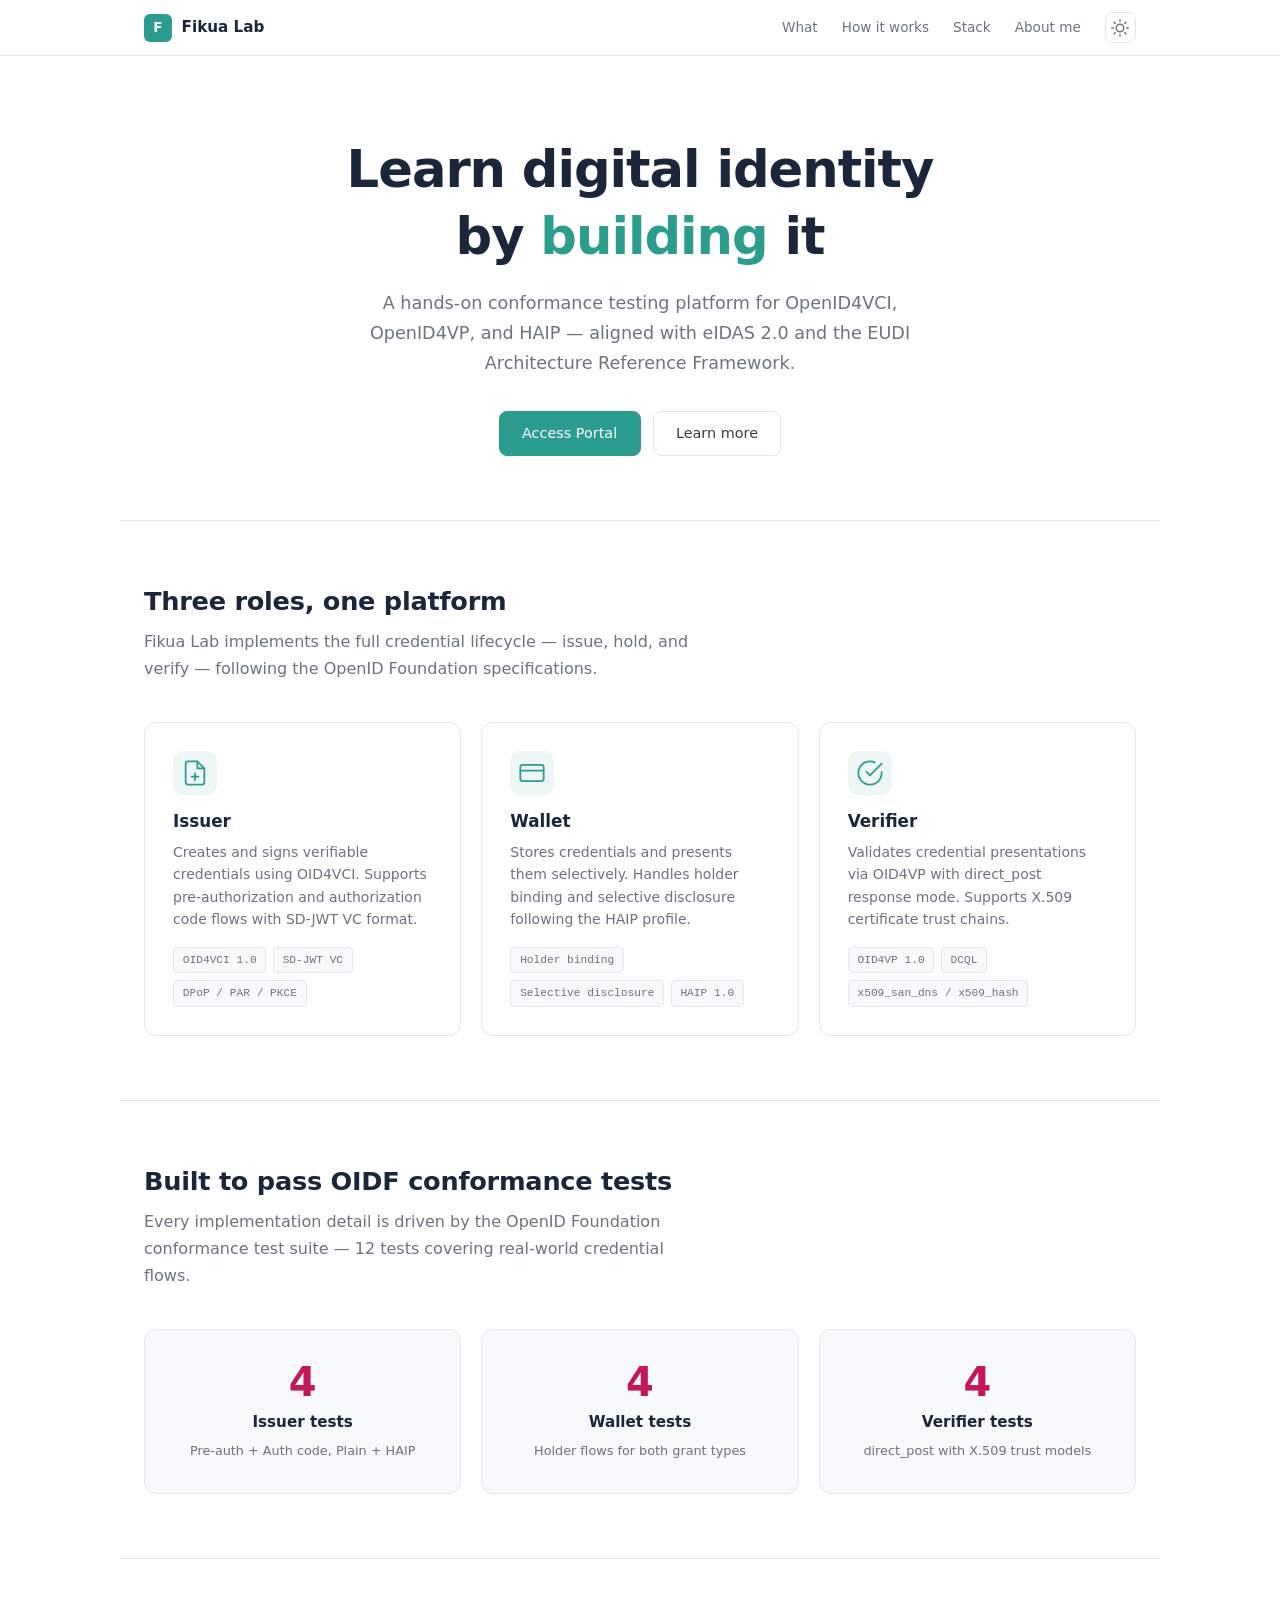
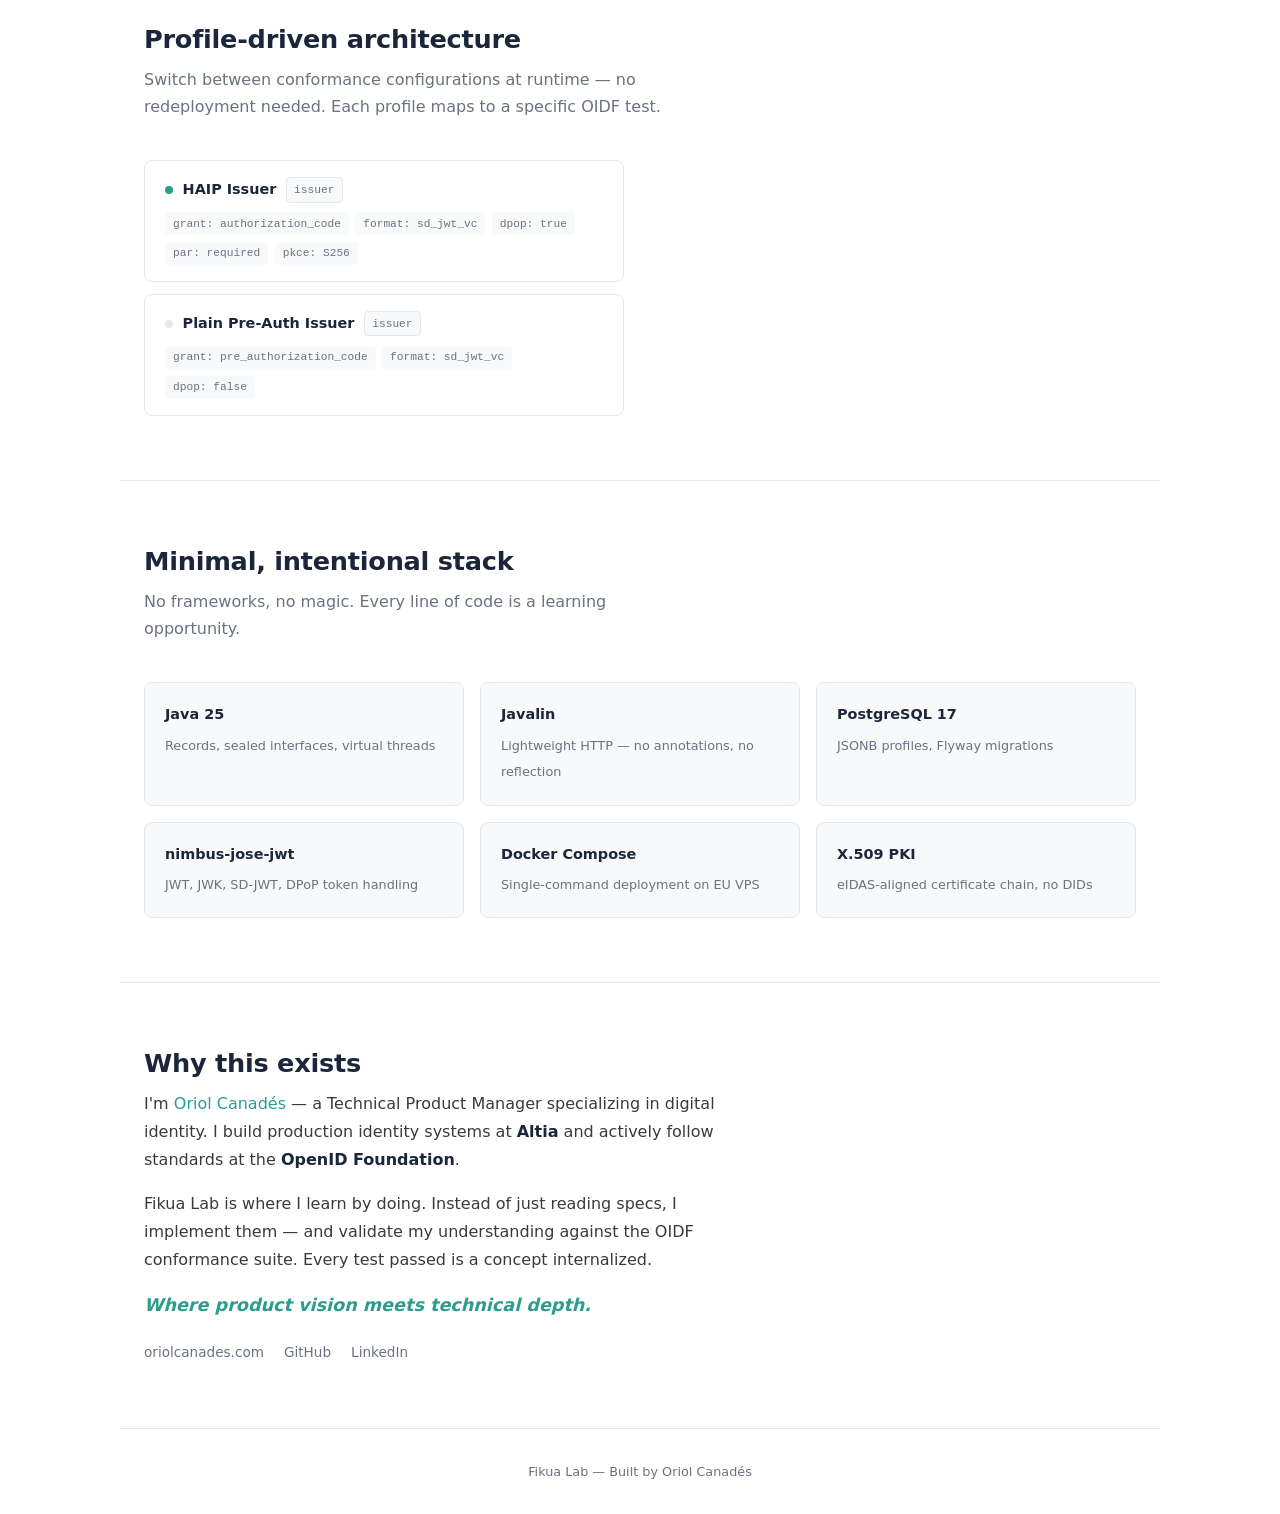
==== index.html @ 41e29a88 "Auto-sync 2026-02-18 04:25" ====
<!DOCTYPE html>
<html lang="en">
<head>
    <meta charset="UTF-8">
    <meta name="viewport" content="width=device-width, initial-scale=1.0">
    <title>Fikua Lab — Digital Identity Learning Lab</title>
    <meta name="description" content="A hands-on learning lab for OpenID Foundation digital identity protocols. Issuer, Wallet, and Verifier conformance testing aligned with eIDAS 2.0 and EUDI ARF.">
    <meta name="theme-color" content="#1B263B">
    <link rel="icon" type="image/svg+xml" href="favicon.svg">
    <link rel="stylesheet" href="style.css">
</head>
<body>
    <nav class="nav">
        <div class="nav-inner">
            <a href="/" class="nav-brand">
                <span class="nav-logo">F</span>
                <span class="nav-name">Fikua Lab</span>
            </a>
            <div class="nav-links">
                <a href="#what">What</a>
                <a href="#how">How it works</a>
                <a href="#stack">Stack</a>
                <a href="https://oriolcanades.com" target="_blank" rel="noopener">About me</a>
                <button id="theme-toggle" class="theme-toggle" aria-label="Toggle theme">
                    <svg class="icon-sun" width="18" height="18" viewBox="0 0 24 24" fill="none" stroke="currentColor" stroke-width="2" stroke-linecap="round" stroke-linejoin="round"><circle cx="12" cy="12" r="5"/><line x1="12" y1="1" x2="12" y2="3"/><line x1="12" y1="21" x2="12" y2="23"/><line x1="4.22" y1="4.22" x2="5.64" y2="5.64"/><line x1="18.36" y1="18.36" x2="19.78" y2="19.78"/><line x1="1" y1="12" x2="3" y2="12"/><line x1="21" y1="12" x2="23" y2="12"/><line x1="4.22" y1="19.78" x2="5.64" y2="18.36"/><line x1="18.36" y1="5.64" x2="19.78" y2="4.22"/></svg>
                    <svg class="icon-moon" width="18" height="18" viewBox="0 0 24 24" fill="none" stroke="currentColor" stroke-width="2" stroke-linecap="round" stroke-linejoin="round"><path d="M21 12.79A9 9 0 1 1 11.21 3 7 7 0 0 0 21 12.79z"/></svg>
                </button>
            </div>
        </div>
    </nav>

    <main>
        <section class="hero">
            <h1>Learn digital identity<br>by <span class="highlight">building</span> it</h1>
            <p class="hero-sub">
                A hands-on conformance testing platform for OpenID4VCI, OpenID4VP,
                and HAIP — aligned with eIDAS 2.0 and the EUDI Architecture Reference Framework.
            </p>
            <div class="hero-actions">
                <a href="https://portal.lab.fikua.com" class="btn btn-primary">Access Portal</a>
                <a href="#what" class="btn btn-secondary">Learn more</a>
            </div>
        </section>

        <section class="roles" id="what">
            <h2>Three roles, one platform</h2>
            <p class="section-sub">Fikua Lab implements the full credential lifecycle — issue, hold, and verify — following the OpenID Foundation specifications.</p>
            <div class="roles-grid">
                <div class="role-card">
                    <div class="role-icon issuer-icon">
                        <svg width="28" height="28" viewBox="0 0 24 24" fill="none" stroke="currentColor" stroke-width="1.5" stroke-linecap="round" stroke-linejoin="round"><path d="M14 2H6a2 2 0 0 0-2 2v16a2 2 0 0 0 2 2h12a2 2 0 0 0 2-2V8z"/><polyline points="14 2 14 8 20 8"/><line x1="12" y1="18" x2="12" y2="12"/><line x1="9" y1="15" x2="15" y2="15"/></svg>
                    </div>
                    <h3>Issuer</h3>
                    <p>Creates and signs verifiable credentials using OID4VCI. Supports pre-authorization and authorization code flows with SD-JWT VC format.</p>
                    <ul class="role-specs">
                        <li>OID4VCI 1.0</li>
                        <li>SD-JWT VC</li>
                        <li>DPoP / PAR / PKCE</li>
                    </ul>
                </div>
                <div class="role-card">
                    <div class="role-icon holder-icon">
                        <svg width="28" height="28" viewBox="0 0 24 24" fill="none" stroke="currentColor" stroke-width="1.5" stroke-linecap="round" stroke-linejoin="round"><rect x="2" y="5" width="20" height="14" rx="2"/><line x1="2" y1="10" x2="22" y2="10"/></svg>
                    </div>
                    <h3>Wallet</h3>
                    <p>Stores credentials and presents them selectively. Handles holder binding and selective disclosure following the HAIP profile.</p>
                    <ul class="role-specs">
                        <li>Holder binding</li>
                        <li>Selective disclosure</li>
                        <li>HAIP 1.0</li>
                    </ul>
                </div>
                <div class="role-card">
                    <div class="role-icon verifier-icon">
                        <svg width="28" height="28" viewBox="0 0 24 24" fill="none" stroke="currentColor" stroke-width="1.5" stroke-linecap="round" stroke-linejoin="round"><path d="M22 11.08V12a10 10 0 1 1-5.93-9.14"/><polyline points="22 4 12 14.01 9 11.01"/></svg>
                    </div>
                    <h3>Verifier</h3>
                    <p>Validates credential presentations via OID4VP with direct_post response mode. Supports X.509 certificate trust chains.</p>
                    <ul class="role-specs">
                        <li>OID4VP 1.0</li>
                        <li>DCQL</li>
                        <li>x509_san_dns / x509_hash</li>
                    </ul>
                </div>
            </div>
        </section>

        <section class="conformance" id="how">
            <h2>Built to pass OIDF conformance tests</h2>
            <p class="section-sub">Every implementation detail is driven by the OpenID Foundation conformance test suite — 12 tests covering real-world credential flows.</p>
            <div class="conformance-grid">
                <div class="conf-block">
                    <span class="conf-number">4</span>
                    <span class="conf-label">Issuer tests</span>
                    <span class="conf-detail">Pre-auth + Auth code, Plain + HAIP</span>
                </div>
                <div class="conf-block">
                    <span class="conf-number">4</span>
                    <span class="conf-label">Wallet tests</span>
                    <span class="conf-detail">Holder flows for both grant types</span>
                </div>
                <div class="conf-block">
                    <span class="conf-number">4</span>
                    <span class="conf-label">Verifier tests</span>
                    <span class="conf-detail">direct_post with X.509 trust models</span>
                </div>
            </div>
        </section>

        <section class="profiles">
            <h2>Profile-driven architecture</h2>
            <p class="section-sub">Switch between conformance configurations at runtime — no redeployment needed. Each profile maps to a specific OIDF test.</p>
            <div class="profile-demo">
                <div class="profile-example">
                    <div class="profile-header">
                        <span class="profile-dot active"></span>
                        <span class="profile-title">HAIP Issuer</span>
                        <code class="profile-tag">issuer</code>
                    </div>
                    <div class="profile-config">
                        <span>grant: authorization_code</span>
                        <span>format: sd_jwt_vc</span>
                        <span>dpop: true</span>
                        <span>par: required</span>
                        <span>pkce: S256</span>
                    </div>
                </div>
                <div class="profile-example">
                    <div class="profile-header">
                        <span class="profile-dot"></span>
                        <span class="profile-title">Plain Pre-Auth Issuer</span>
                        <code class="profile-tag">issuer</code>
                    </div>
                    <div class="profile-config">
                        <span>grant: pre_authorization_code</span>
                        <span>format: sd_jwt_vc</span>
                        <span>dpop: false</span>
                    </div>
                </div>
            </div>
        </section>

        <section class="stack" id="stack">
            <h2>Minimal, intentional stack</h2>
            <p class="section-sub">No frameworks, no magic. Every line of code is a learning opportunity.</p>
            <div class="stack-grid">
                <div class="stack-item">
                    <strong>Java 25</strong>
                    <span>Records, sealed interfaces, virtual threads</span>
                </div>
                <div class="stack-item">
                    <strong>Javalin</strong>
                    <span>Lightweight HTTP — no annotations, no reflection</span>
                </div>
                <div class="stack-item">
                    <strong>PostgreSQL 17</strong>
                    <span>JSONB profiles, Flyway migrations</span>
                </div>
                <div class="stack-item">
                    <strong>nimbus-jose-jwt</strong>
                    <span>JWT, JWK, SD-JWT, DPoP token handling</span>
                </div>
                <div class="stack-item">
                    <strong>Docker Compose</strong>
                    <span>Single-command deployment on EU VPS</span>
                </div>
                <div class="stack-item">
                    <strong>X.509 PKI</strong>
                    <span>eIDAS-aligned certificate chain, no DIDs</span>
                </div>
            </div>
        </section>

        <section class="about">
            <div class="about-content">
                <h2>Why this exists</h2>
                <p>
                    I'm <a href="https://oriolcanades.com" target="_blank" rel="noopener">Oriol Canadés</a> — a Technical Product Manager specializing in digital identity.
                    I build production identity systems at <strong>Altia</strong> and actively follow standards at the <strong>OpenID Foundation</strong>.
                </p>
                <p>
                    Fikua Lab is where I learn by doing. Instead of just reading specs, I implement them — and validate my understanding against the OIDF conformance suite.
                    Every test passed is a concept internalized.
                </p>
                <p class="about-tagline">Where product vision meets technical depth.</p>
                <div class="about-links">
                    <a href="https://oriolcanades.com" target="_blank" rel="noopener">oriolcanades.com</a>
                    <a href="https://github.com/oriolcanades" target="_blank" rel="noopener">GitHub</a>
                    <a href="https://linkedin.com/in/oriolcanades" target="_blank" rel="noopener">LinkedIn</a>
                </div>
            </div>
        </section>
    </main>

    <footer class="footer">
        <p>Fikua Lab — Built by <a href="https://oriolcanades.com" target="_blank" rel="noopener">Oriol Canadés</a></p>
    </footer>

    <script src="app.js"></script>
</body>
</html>
---- style.css ----
/* ============================================
   Fikua Lab — Landing Page
   Color system: Teal (#2A9D8F) + Berry (#c2185b)
   Shared neutrals with oriolcanades.com
   ============================================ */

/* --- Light mode (default) --- */
:root {
    --accent: #2A9D8F;
    --accent-hover: #238578;
    --accent-subtle: rgba(42, 157, 143, 0.08);
    --berry: #c2185b;
    --berry-hover: #a11445;
    --berry-subtle: rgba(194, 24, 91, 0.08);

    --heading: #1B263B;
    --text: #3A3A3C;
    --text-muted: #6B7280;
    --bg: #ffffff;
    --bg-alt: #f8f9fa;
    --surface: #ffffff;
    --border: #e5e7eb;

    --font: 'Inter', -apple-system, BlinkMacSystemFont, 'Segoe UI', system-ui, sans-serif;
    --mono: 'SF Mono', 'Fira Code', 'JetBrains Mono', 'Menlo', monospace;
    --radius: 8px;
    --radius-lg: 12px;
    --max-width: 1040px;
}

/* --- Dark mode --- */
[data-theme="dark"] {
    --accent: #2dd4bf;
    --accent-hover: #5eead4;
    --accent-subtle: rgba(45, 212, 191, 0.1);
    --berry: #f06292;
    --berry-hover: #f48fb1;
    --berry-subtle: rgba(240, 98, 146, 0.1);

    --heading: #e2e8f0;
    --text: #cbd5e1;
    --text-muted: #94a3b8;
    --bg: #0f172a;
    --bg-alt: #1e293b;
    --surface: #1e293b;
    --border: #334155;
}

/* --- Reset & Base --- */
*, *::before, *::after { margin: 0; padding: 0; box-sizing: border-box; }

body {
    font-family: var(--font);
    background: var(--bg);
    color: var(--text);
    line-height: 1.65;
    -webkit-font-smoothing: antialiased;
    transition: background 0.3s, color 0.3s;
}

a { color: var(--accent); text-decoration: none; transition: color 0.15s; }
a:hover { color: var(--accent-hover); }

h1, h2, h3 { color: var(--heading); line-height: 1.3; }

/* --- Nav --- */
.nav {
    position: sticky;
    top: 0;
    z-index: 100;
    background: var(--bg);
    border-bottom: 1px solid var(--border);
    backdrop-filter: blur(12px);
    background: rgba(255, 255, 255, 0.85);
    transition: background 0.3s, border-color 0.3s;
}

[data-theme="dark"] .nav {
    background: rgba(15, 23, 42, 0.85);
}

.nav-inner {
    max-width: var(--max-width);
    margin: 0 auto;
    padding: 0.75rem 1.5rem;
    display: flex;
    justify-content: space-between;
    align-items: center;
}

.nav-brand {
    display: flex;
    align-items: center;
    gap: 0.6rem;
    color: var(--heading);
    font-weight: 600;
    font-size: 0.95rem;
}

.nav-logo {
    display: inline-flex;
    align-items: center;
    justify-content: center;
    width: 28px;
    height: 28px;
    background: var(--accent);
    color: #fff;
    border-radius: 6px;
    font-weight: 700;
    font-size: 0.85rem;
}

.nav-links {
    display: flex;
    align-items: center;
    gap: 1.5rem;
}

.nav-links a {
    color: var(--text-muted);
    font-size: 0.85rem;
    font-weight: 500;
    transition: color 0.15s;
}

.nav-links a:hover { color: var(--heading); }

.theme-toggle {
    background: none;
    border: 1px solid var(--border);
    border-radius: var(--radius);
    padding: 0.35rem;
    cursor: pointer;
    color: var(--text-muted);
    display: inline-flex;
    align-items: center;
    justify-content: center;
    transition: color 0.15s, border-color 0.15s;
}

.theme-toggle:hover { color: var(--heading); border-color: var(--text-muted); }

.icon-moon { display: none; }
[data-theme="dark"] .icon-sun { display: none; }
[data-theme="dark"] .icon-moon { display: block; }

/* --- Hero --- */
.hero {
    max-width: var(--max-width);
    margin: 0 auto;
    padding: 5rem 1.5rem 4rem;
    text-align: center;
}

.hero-badge {
    display: inline-block;
    font-size: 0.75rem;
    font-weight: 600;
    text-transform: uppercase;
    letter-spacing: 0.06em;
    color: var(--berry);
    background: var(--berry-subtle);
    border: 1px solid var(--berry);
    border-radius: 20px;
    padding: 0.3rem 0.9rem;
    margin-bottom: 1.5rem;
}

.hero h1 {
    font-size: clamp(2rem, 5vw, 3.2rem);
    font-weight: 700;
    letter-spacing: -0.02em;
    margin-bottom: 1.25rem;
}

.highlight {
    color: var(--accent);
}

.hero-sub {
    font-size: 1.1rem;
    color: var(--text-muted);
    max-width: 620px;
    margin: 0 auto 2rem;
    line-height: 1.7;
}

.hero-actions {
    display: flex;
    gap: 0.75rem;
    justify-content: center;
    flex-wrap: wrap;
}

/* --- Buttons --- */
.btn {
    display: inline-flex;
    align-items: center;
    gap: 0.4rem;
    font-family: var(--font);
    font-size: 0.9rem;
    font-weight: 500;
    padding: 0.6rem 1.4rem;
    border-radius: var(--radius);
    border: 1px solid transparent;
    cursor: pointer;
    transition: all 0.15s;
    text-decoration: none;
}

.btn-primary {
    background: var(--accent);
    color: #fff;
    border-color: var(--accent);
}

.btn-primary:hover {
    background: var(--accent-hover);
    border-color: var(--accent-hover);
    color: #fff;
}

.btn-secondary {
    background: transparent;
    color: var(--text);
    border-color: var(--border);
}

.btn-secondary:hover {
    border-color: var(--text-muted);
    color: var(--heading);
}

/* --- Sections --- */
section {
    max-width: var(--max-width);
    margin: 0 auto;
    padding: 4rem 1.5rem;
}

section h2 {
    font-size: 1.6rem;
    font-weight: 700;
    margin-bottom: 0.6rem;
    letter-spacing: -0.01em;
}

.section-sub {
    color: var(--text-muted);
    font-size: 1rem;
    max-width: 560px;
    margin-bottom: 2.5rem;
    line-height: 1.7;
}

/* --- Roles Grid --- */
.roles { border-top: 1px solid var(--border); }

.roles-grid {
    display: grid;
    grid-template-columns: repeat(3, 1fr);
    gap: 1.25rem;
}

.role-card {
    background: var(--surface);
    border: 1px solid var(--border);
    border-radius: var(--radius-lg);
    padding: 1.75rem;
    transition: border-color 0.15s, box-shadow 0.15s;
}

.role-card:hover {
    border-color: var(--accent);
    box-shadow: 0 0 0 1px var(--accent-subtle);
}

.role-icon {
    width: 44px;
    height: 44px;
    border-radius: 10px;
    display: inline-flex;
    align-items: center;
    justify-content: center;
    margin-bottom: 1rem;
}

.issuer-icon { background: var(--accent-subtle); color: var(--accent); }
.holder-icon { background: var(--accent-subtle); color: var(--accent); }
.verifier-icon { background: var(--accent-subtle); color: var(--accent); }

.role-card h3 {
    font-size: 1.05rem;
    font-weight: 600;
    margin-bottom: 0.5rem;
}

.role-card p {
    font-size: 0.875rem;
    color: var(--text-muted);
    line-height: 1.6;
    margin-bottom: 1rem;
}

.role-specs {
    list-style: none;
    display: flex;
    flex-wrap: wrap;
    gap: 0.4rem;
}

.role-specs li {
    font-size: 0.7rem;
    font-family: var(--mono);
    background: var(--bg-alt);
    color: var(--text-muted);
    padding: 0.2rem 0.55rem;
    border-radius: 4px;
    border: 1px solid var(--border);
}

/* --- Conformance --- */
.conformance { border-top: 1px solid var(--border); }

.conformance-grid {
    display: grid;
    grid-template-columns: repeat(3, 1fr);
    gap: 1.25rem;
}

.conf-block {
    text-align: center;
    padding: 2rem 1.5rem;
    background: var(--bg-alt);
    border: 1px solid var(--border);
    border-radius: var(--radius-lg);
}

.conf-number {
    display: block;
    font-size: 2.5rem;
    font-weight: 700;
    color: var(--berry);
    line-height: 1;
    margin-bottom: 0.5rem;
}

.conf-label {
    display: block;
    font-size: 0.95rem;
    font-weight: 600;
    color: var(--heading);
    margin-bottom: 0.3rem;
}

.conf-detail {
    display: block;
    font-size: 0.8rem;
    color: var(--text-muted);
}

/* --- Profiles --- */
.profiles { border-top: 1px solid var(--border); }

.profile-demo {
    display: flex;
    flex-direction: column;
    gap: 0.75rem;
    max-width: 480px;
}

.profile-example {
    background: var(--surface);
    border: 1px solid var(--border);
    border-radius: var(--radius);
    padding: 1rem 1.25rem;
}

.profile-header {
    display: flex;
    align-items: center;
    gap: 0.6rem;
    margin-bottom: 0.6rem;
}

.profile-dot {
    width: 8px;
    height: 8px;
    border-radius: 50%;
    background: var(--border);
    flex-shrink: 0;
}

.profile-dot.active { background: var(--accent); }

.profile-title {
    font-weight: 600;
    font-size: 0.9rem;
    color: var(--heading);
}

.profile-tag {
    font-size: 0.7rem;
    font-family: var(--mono);
    background: var(--bg-alt);
    color: var(--text-muted);
    padding: 0.15rem 0.45rem;
    border-radius: 4px;
    border: 1px solid var(--border);
}

.profile-config {
    display: flex;
    flex-wrap: wrap;
    gap: 0.4rem;
}

.profile-config span {
    font-size: 0.7rem;
    font-family: var(--mono);
    color: var(--text-muted);
    background: var(--bg-alt);
    padding: 0.15rem 0.5rem;
    border-radius: 4px;
}

/* --- Stack --- */
.stack { border-top: 1px solid var(--border); }

.stack-grid {
    display: grid;
    grid-template-columns: repeat(3, 1fr);
    gap: 1rem;
}

.stack-item {
    padding: 1.25rem;
    background: var(--bg-alt);
    border: 1px solid var(--border);
    border-radius: var(--radius);
}

.stack-item strong {
    display: block;
    font-size: 0.9rem;
    color: var(--heading);
    margin-bottom: 0.3rem;
}

.stack-item span {
    font-size: 0.8rem;
    color: var(--text-muted);
    line-height: 1.5;
}

/* --- About --- */
.about {
    border-top: 1px solid var(--border);
}

.about-content {
    max-width: 600px;
}

.about-content p {
    margin-bottom: 1rem;
    line-height: 1.75;
}

.about-content strong { color: var(--heading); }

.about-tagline {
    font-size: 1.1rem;
    font-weight: 600;
    color: var(--accent);
    font-style: italic;
}

.about-links {
    display: flex;
    gap: 1.25rem;
    margin-top: 1.25rem;
}

.about-links a {
    font-size: 0.85rem;
    font-weight: 500;
    color: var(--text-muted);
    transition: color 0.15s;
}

.about-links a:hover { color: var(--accent); }

/* --- Footer --- */
.footer {
    max-width: var(--max-width);
    margin: 0 auto;
    padding: 2rem 1.5rem;
    border-top: 1px solid var(--border);
    text-align: center;
}

.footer p {
    font-size: 0.8rem;
    color: var(--text-muted);
}

.footer a { color: var(--text-muted); }
.footer a:hover { color: var(--accent); }

/* --- Responsive --- */
@media (max-width: 768px) {
    .hero { padding: 3rem 1.25rem 2.5rem; }
    .hero h1 { font-size: 1.75rem; }

    .roles-grid,
    .conformance-grid,
    .stack-grid {
        grid-template-columns: 1fr;
    }

    .nav-links a:not(:last-of-type) {
        display: none;
    }

    section { padding: 2.5rem 1.25rem; }
}

@media (max-width: 480px) {
    .hero-actions { flex-direction: column; align-items: center; }
    .hero-actions .btn { width: 100%; justify-content: center; }
}
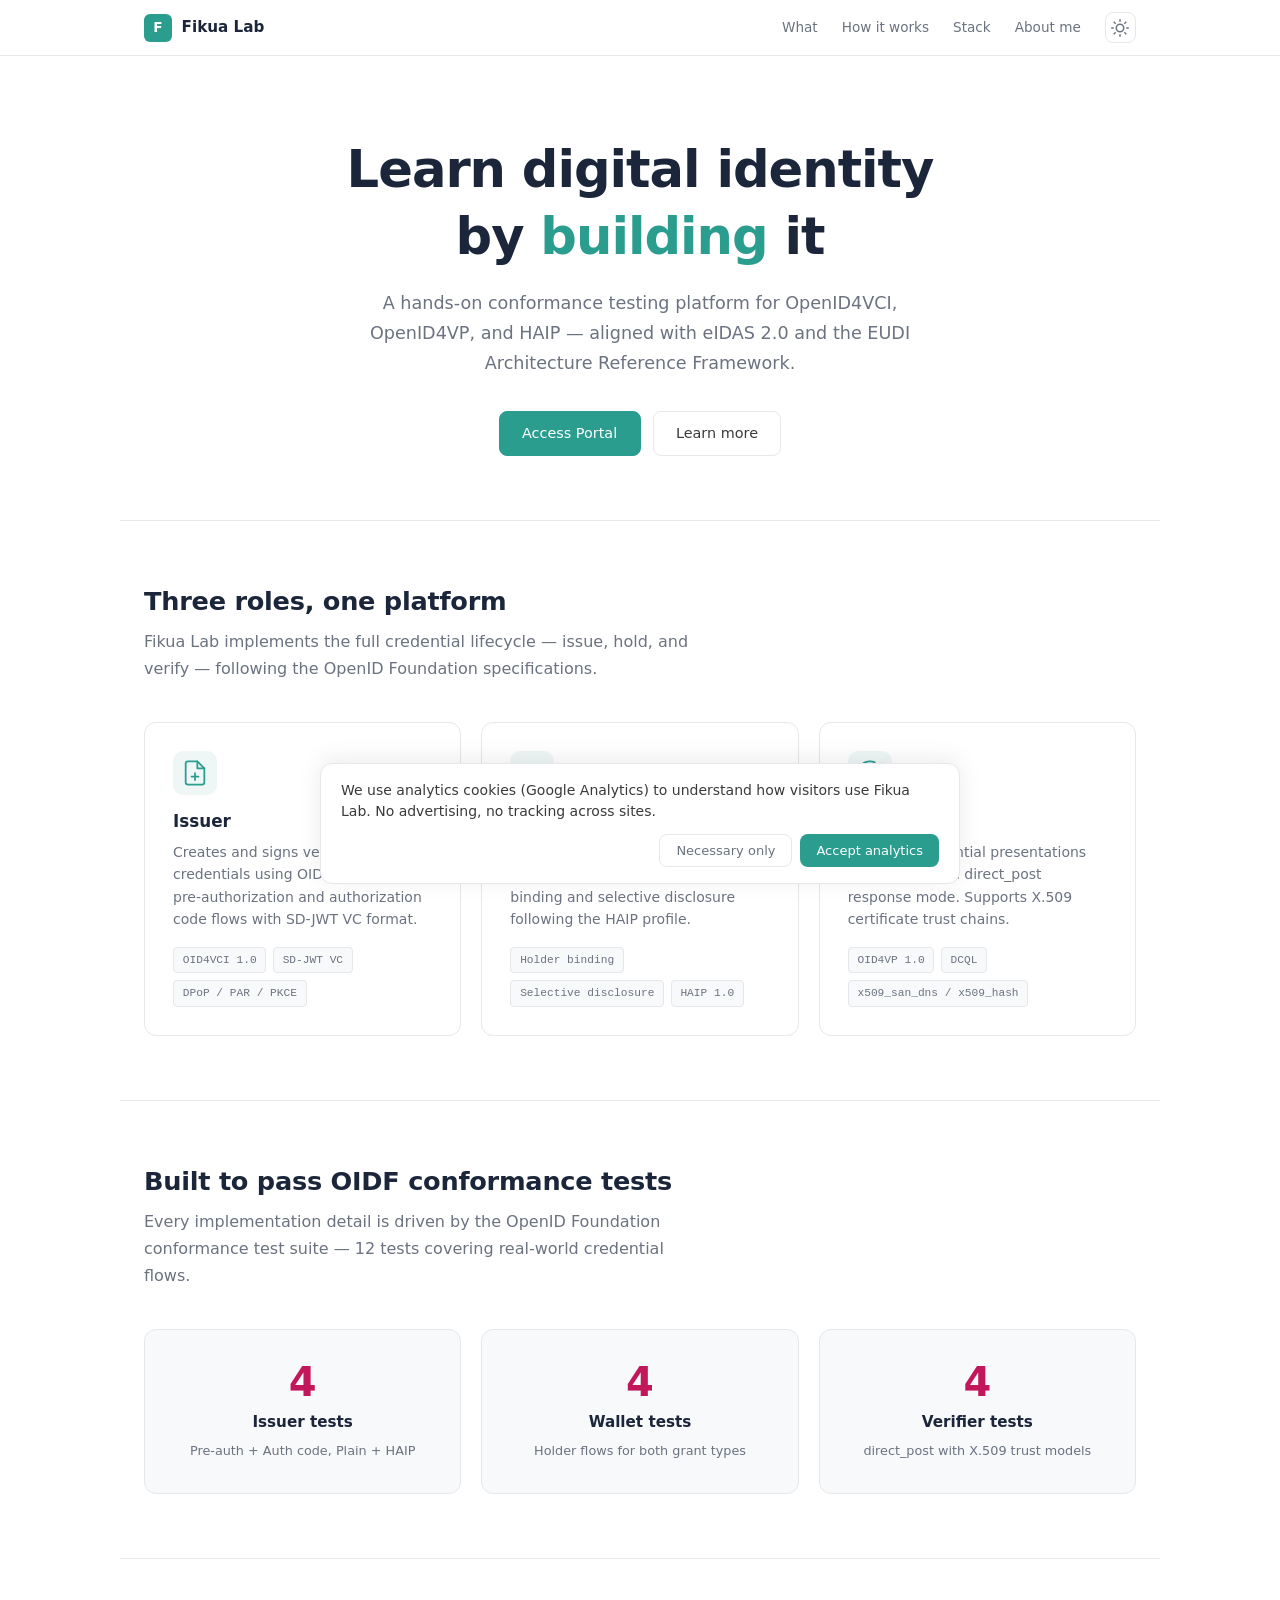
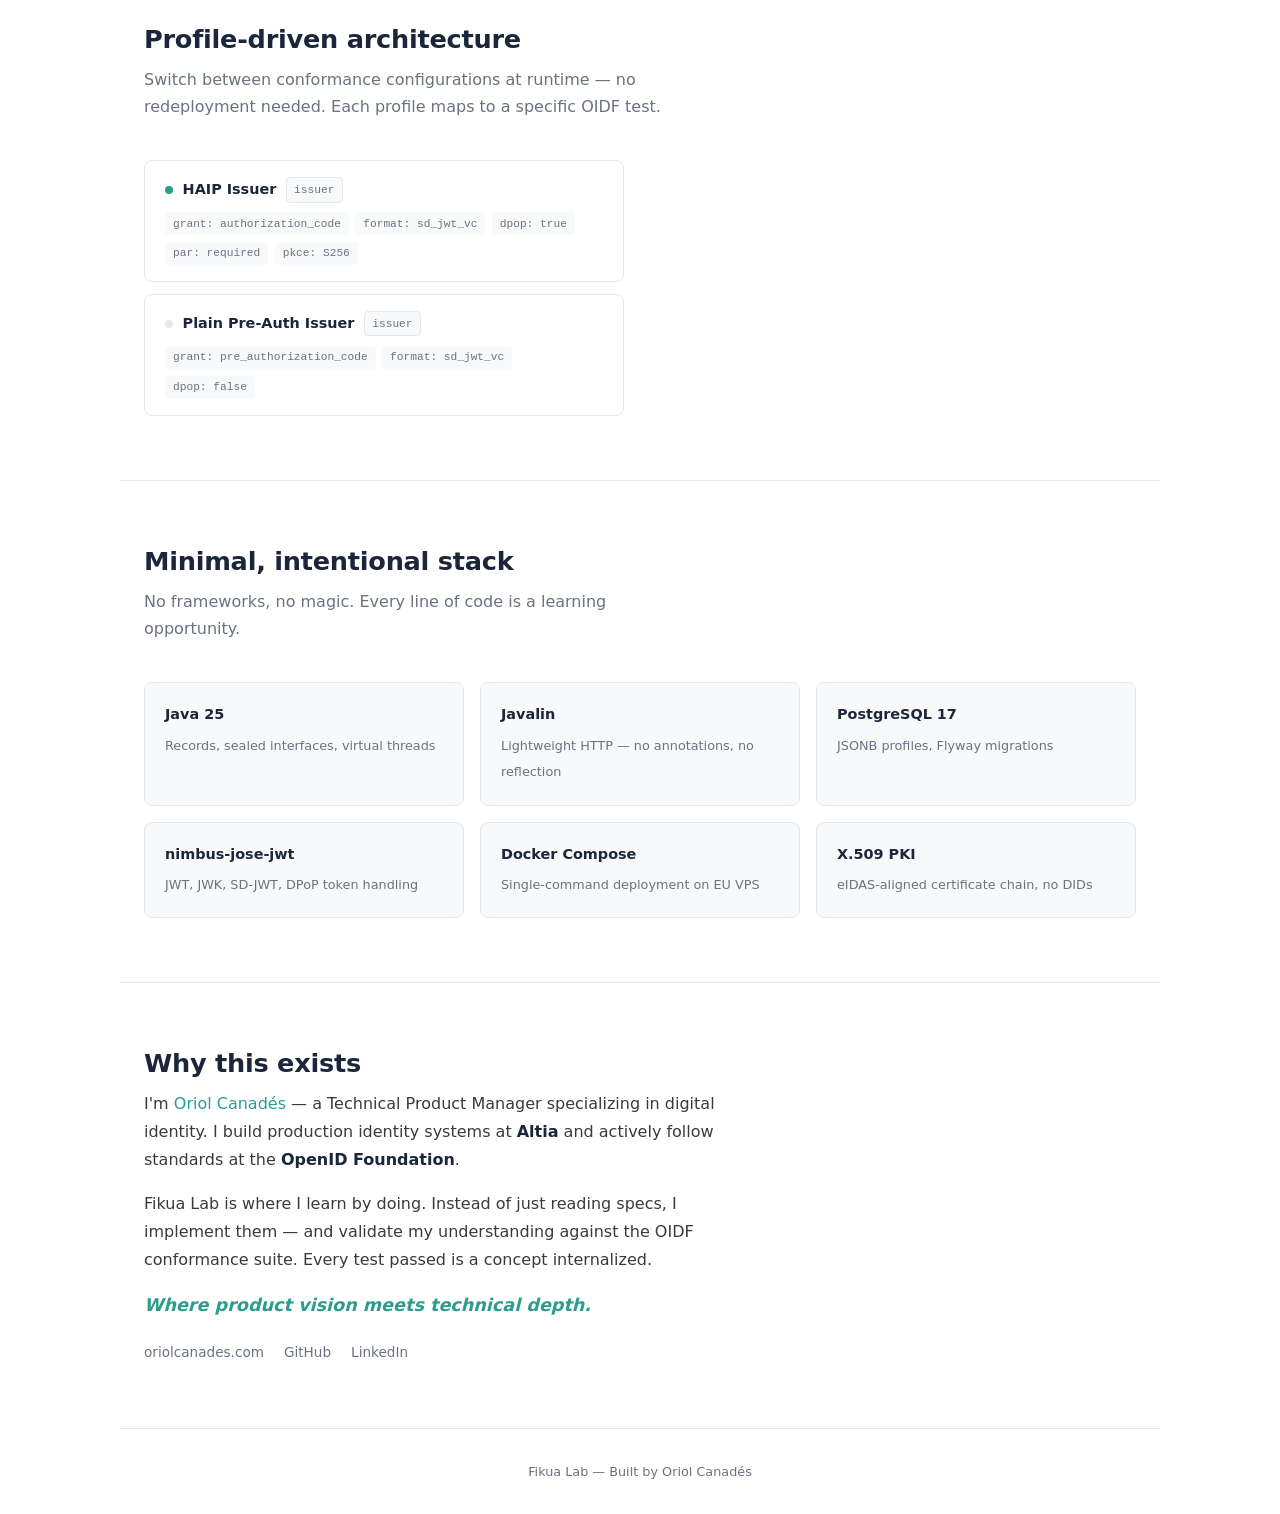
==== commit 91f815fb: "feat(frontend): add cookie consent banner with GA4 EU Consent Mode v2 Shared consent.js loads GA4 wi" ====
--- a/index.html
+++ b/index.html
@@ -7,6 +7,8 @@
     <meta name="description" content="A hands-on learning lab for OpenID Foundation digital identity protocols. Issuer, Wallet, and Verifier conformance testing aligned with eIDAS 2.0 and EUDI ARF.">
     <meta name="theme-color" content="#1B263B">
     <link rel="icon" type="image/svg+xml" href="favicon.svg">
+    <link rel="stylesheet" href="/shared/consent.css">
+    <script src="/shared/consent.js"></script>
     <link rel="stylesheet" href="style.css">
 </head>
 <body>
--- a/shared/consent.css
+++ b/shared/consent.css
@@ -0,0 +1,89 @@
+/* Fikua Lab — Cookie Consent Banner */
+
+#fikua-consent {
+    position: fixed;
+    bottom: 0;
+    left: 0;
+    right: 0;
+    z-index: 9999;
+    padding: 0 1rem 1rem;
+    transform: translateY(100%);
+    transition: transform 0.3s ease;
+    pointer-events: none;
+}
+
+#fikua-consent.consent-visible {
+    transform: translateY(0);
+    pointer-events: auto;
+}
+
+.consent-inner {
+    max-width: 640px;
+    margin: 0 auto;
+    padding: 1rem 1.25rem;
+    background: var(--bg, #ffffff);
+    border: 1px solid var(--border, #e5e7eb);
+    border-radius: 12px;
+    box-shadow: 0 -4px 24px rgba(0, 0, 0, 0.08);
+    display: flex;
+    flex-direction: column;
+    gap: 0.75rem;
+}
+
+[data-theme="dark"] .consent-inner {
+    box-shadow: 0 -4px 24px rgba(0, 0, 0, 0.3);
+}
+
+.consent-text {
+    font-size: 0.875rem;
+    line-height: 1.5;
+    color: var(--text, #3A3A3C);
+    margin: 0;
+}
+
+.consent-actions {
+    display: flex;
+    gap: 0.5rem;
+    justify-content: flex-end;
+}
+
+.consent-btn {
+    padding: 0.5rem 1rem;
+    border-radius: 8px;
+    font-size: 0.8125rem;
+    font-weight: 500;
+    font-family: inherit;
+    cursor: pointer;
+    border: none;
+    transition: background 0.15s, color 0.15s;
+}
+
+.consent-btn--reject {
+    background: transparent;
+    color: var(--text-muted, #6B7280);
+    border: 1px solid var(--border, #e5e7eb);
+}
+
+.consent-btn--reject:hover {
+    background: var(--bg-alt, #f8f9fa);
+    color: var(--text, #3A3A3C);
+}
+
+.consent-btn--accept {
+    background: var(--accent, #2A9D8F);
+    color: #ffffff;
+}
+
+.consent-btn--accept:hover {
+    filter: brightness(0.9);
+}
+
+@media (max-width: 480px) {
+    .consent-actions {
+        flex-direction: column;
+    }
+    .consent-btn {
+        width: 100%;
+        text-align: center;
+    }
+}
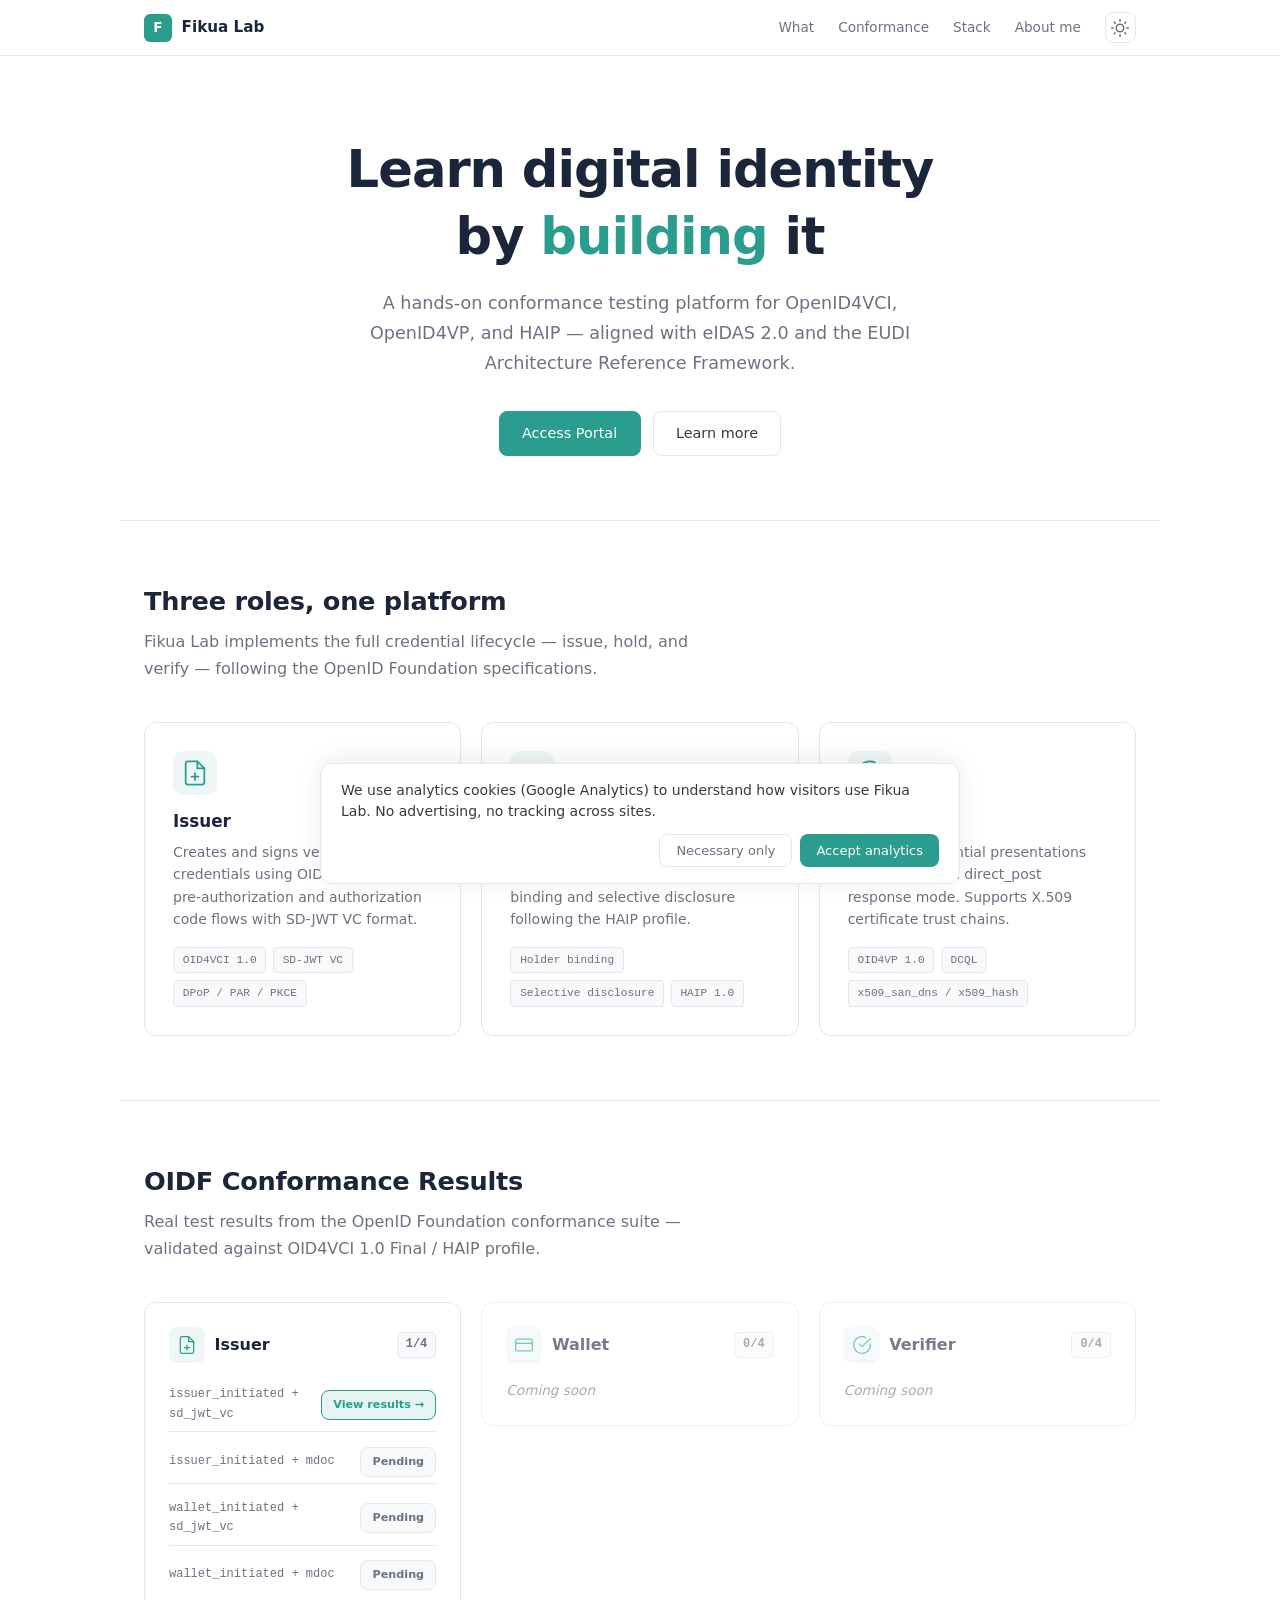
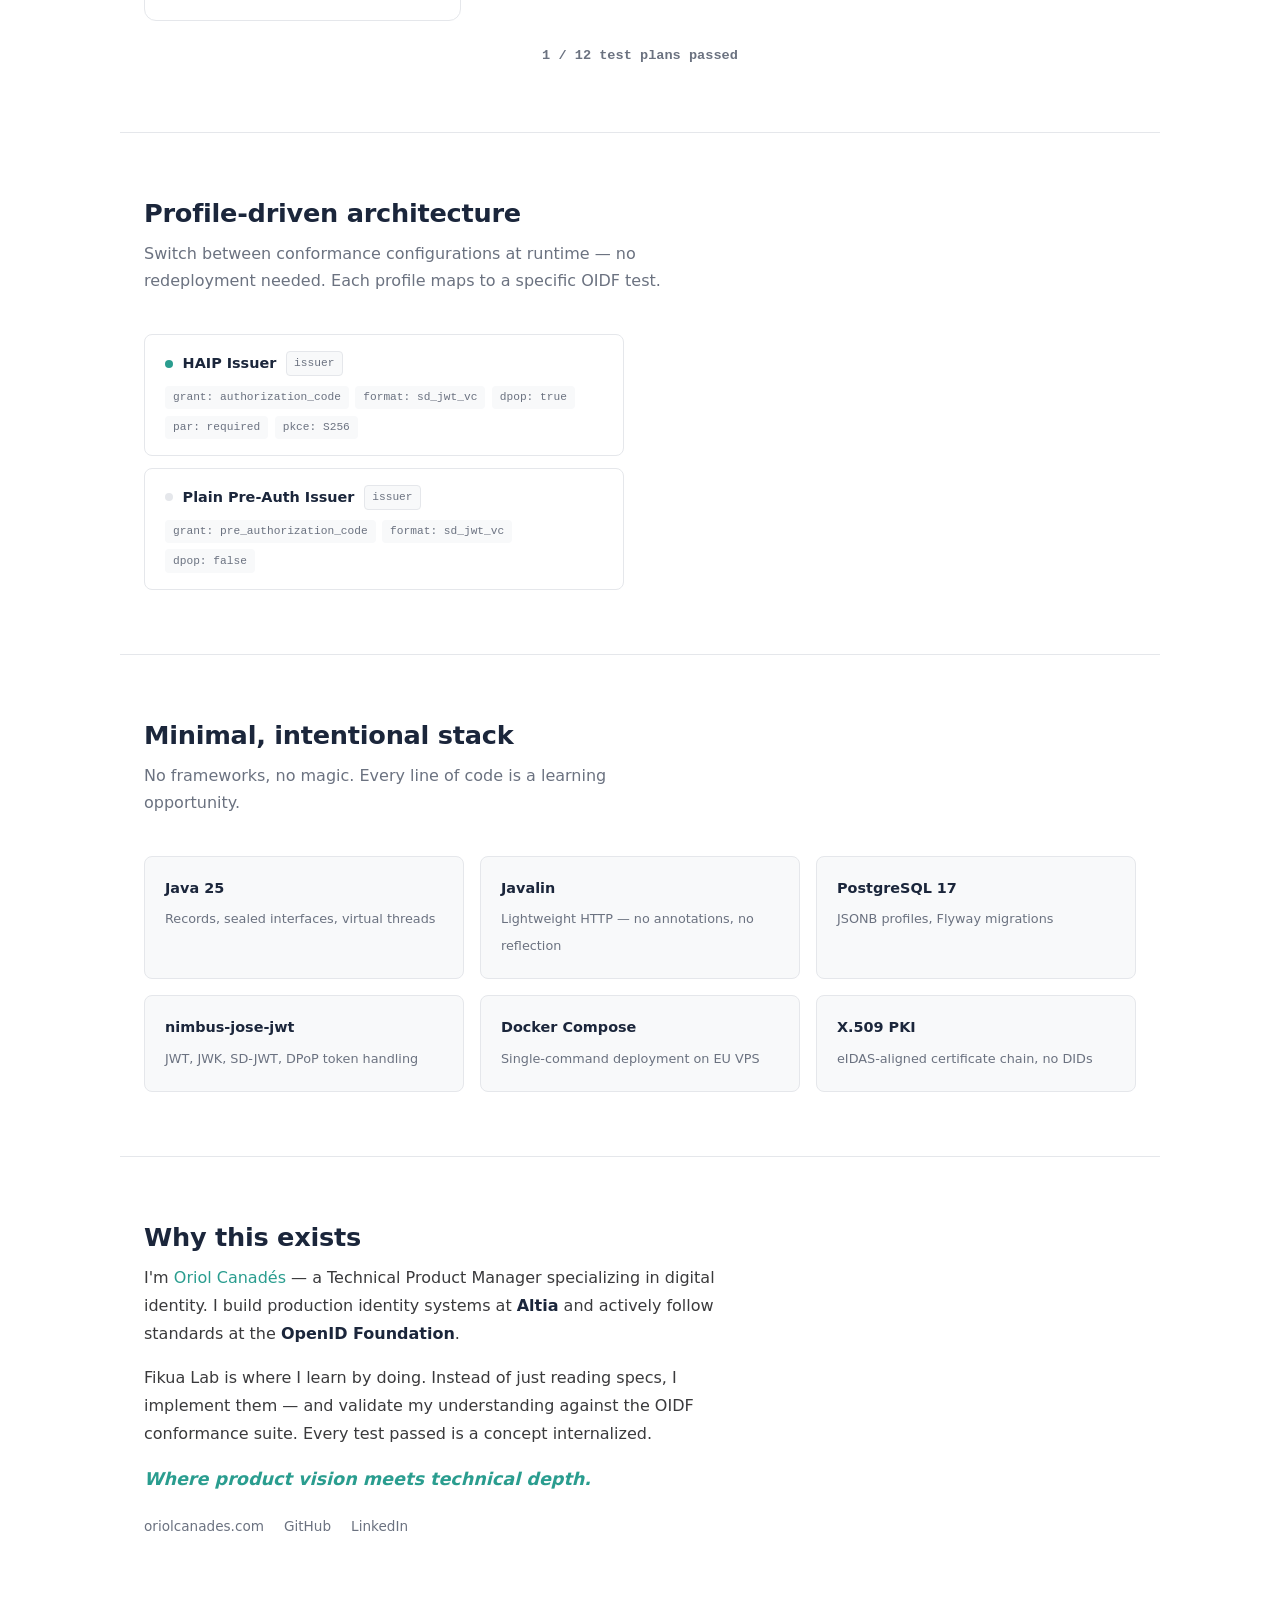
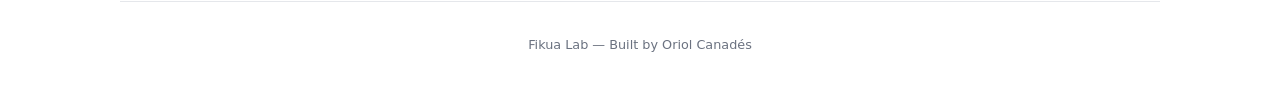
==== commit 05a8fbc0: "feat(frontend): show OIDF conformance results on landing page Replace static conformance section wit" ====
--- a/index.html
+++ b/index.html
@@ -20,7 +20,7 @@
             </a>
             <div class="nav-links">
                 <a href="#what">What</a>
-                <a href="#how">How it works</a>
+                <a href="#how">Conformance</a>
                 <a href="#stack">Stack</a>
                 <a href="https://oriolcanades.com" target="_blank" rel="noopener">About me</a>
                 <button id="theme-toggle" class="theme-toggle" aria-label="Toggle theme">
@@ -88,25 +88,58 @@
         </section>
 
         <section class="conformance" id="how">
-            <h2>Built to pass OIDF conformance tests</h2>
-            <p class="section-sub">Every implementation detail is driven by the OpenID Foundation conformance test suite — 12 tests covering real-world credential flows.</p>
+            <h2>OIDF Conformance Results</h2>
+            <p class="section-sub">Real test results from the OpenID Foundation conformance suite — validated against OID4VCI 1.0 Final / HAIP profile.</p>
             <div class="conformance-grid">
-                <div class="conf-block">
-                    <span class="conf-number">4</span>
-                    <span class="conf-label">Issuer tests</span>
-                    <span class="conf-detail">Pre-auth + Auth code, Plain + HAIP</span>
-                </div>
-                <div class="conf-block">
-                    <span class="conf-number">4</span>
-                    <span class="conf-label">Wallet tests</span>
-                    <span class="conf-detail">Holder flows for both grant types</span>
-                </div>
-                <div class="conf-block">
-                    <span class="conf-number">4</span>
-                    <span class="conf-label">Verifier tests</span>
-                    <span class="conf-detail">direct_post with X.509 trust models</span>
-                </div>
-            </div>
+                <div class="conf-card">
+                    <div class="conf-card-header">
+                        <div class="conf-card-icon issuer-icon">
+                            <svg width="20" height="20" viewBox="0 0 24 24" fill="none" stroke="currentColor" stroke-width="1.5" stroke-linecap="round" stroke-linejoin="round"><path d="M14 2H6a2 2 0 0 0-2 2v16a2 2 0 0 0 2 2h12a2 2 0 0 0 2-2V8z"/><polyline points="14 2 14 8 20 8"/><line x1="12" y1="18" x2="12" y2="12"/><line x1="9" y1="15" x2="15" y2="15"/></svg>
+                        </div>
+                        <h3>Issuer</h3>
+                        <span class="conf-card-count">1/4</span>
+                    </div>
+                    <ul class="conf-config-list">
+                        <li class="conf-config-item">
+                            <span class="conf-config-name">issuer_initiated + sd_jwt_vc</span>
+                            <a href="https://demo.certification.openid.net/plan-detail.html?public=true&amp;plan=aRO5lKnPj7sOD" target="_blank" rel="noopener" class="conf-btn conf-btn-passed">View results &rarr;</a>
+                        </li>
+                        <li class="conf-config-item">
+                            <span class="conf-config-name">issuer_initiated + mdoc</span>
+                            <span class="conf-btn conf-btn-pending">Pending</span>
+                        </li>
+                        <li class="conf-config-item">
+                            <span class="conf-config-name">wallet_initiated + sd_jwt_vc</span>
+                            <span class="conf-btn conf-btn-pending">Pending</span>
+                        </li>
+                        <li class="conf-config-item">
+                            <span class="conf-config-name">wallet_initiated + mdoc</span>
+                            <span class="conf-btn conf-btn-pending">Pending</span>
+                        </li>
+                    </ul>
+                </div>
+                <div class="conf-card conf-card-soon">
+                    <div class="conf-card-header">
+                        <div class="conf-card-icon holder-icon">
+                            <svg width="20" height="20" viewBox="0 0 24 24" fill="none" stroke="currentColor" stroke-width="1.5" stroke-linecap="round" stroke-linejoin="round"><rect x="2" y="5" width="20" height="14" rx="2"/><line x1="2" y1="10" x2="22" y2="10"/></svg>
+                        </div>
+                        <h3>Wallet</h3>
+                        <span class="conf-card-count">0/4</span>
+                    </div>
+                    <p class="conf-card-soon-text">Coming soon</p>
+                </div>
+                <div class="conf-card conf-card-soon">
+                    <div class="conf-card-header">
+                        <div class="conf-card-icon verifier-icon">
+                            <svg width="20" height="20" viewBox="0 0 24 24" fill="none" stroke="currentColor" stroke-width="1.5" stroke-linecap="round" stroke-linejoin="round"><path d="M22 11.08V12a10 10 0 1 1-5.93-9.14"/><polyline points="22 4 12 14.01 9 11.01"/></svg>
+                        </div>
+                        <h3>Verifier</h3>
+                        <span class="conf-card-count">0/4</span>
+                    </div>
+                    <p class="conf-card-soon-text">Coming soon</p>
+                </div>
+            </div>
+            <p class="conf-progress">1 / 12 test plans passed</p>
         </section>
 
         <section class="profiles">
--- a/style.css
+++ b/style.css
@@ -326,37 +326,123 @@
     display: grid;
     grid-template-columns: repeat(3, 1fr);
     gap: 1.25rem;
-}
-
-.conf-block {
+    align-items: start;
+}
+
+.conf-card {
+    background: var(--surface);
+    border: 1px solid var(--border);
+    border-radius: var(--radius-lg);
+    padding: 1.5rem;
+    transition: border-color 0.15s;
+}
+
+.conf-card:hover { border-color: var(--accent); }
+
+.conf-card-header {
+    display: flex;
+    align-items: center;
+    gap: 0.6rem;
+    margin-bottom: 1rem;
+}
+
+.conf-card-header h3 {
+    font-size: 1rem;
+    font-weight: 600;
+    flex: 1;
+}
+
+.conf-card-icon {
+    width: 36px;
+    height: 36px;
+    border-radius: 8px;
+    display: inline-flex;
+    align-items: center;
+    justify-content: center;
+}
+
+.conf-card-count {
+    font-size: 0.75rem;
+    font-family: var(--mono);
+    font-weight: 600;
+    color: var(--text-muted);
+    background: var(--bg-alt);
+    padding: 0.15rem 0.5rem;
+    border-radius: 4px;
+    border: 1px solid var(--border);
+}
+
+.conf-config-list {
+    list-style: none;
+    display: flex;
+    flex-direction: column;
+    gap: 0.5rem;
+}
+
+.conf-config-item {
+    display: flex;
+    align-items: center;
+    justify-content: space-between;
+    gap: 0.5rem;
+    padding: 0.4rem 0;
+    border-bottom: 1px solid var(--border);
+}
+
+.conf-config-item:last-child { border-bottom: none; }
+
+.conf-config-name {
+    font-size: 0.75rem;
+    font-family: var(--mono);
+    color: var(--text-muted);
+}
+
+.conf-btn {
+    display: inline-flex;
+    align-items: center;
+    font-size: 0.7rem;
+    font-weight: 600;
+    padding: 0.3rem 0.7rem;
+    border-radius: var(--radius);
+    white-space: nowrap;
+    text-decoration: none;
+    cursor: default;
+    transition: background 0.15s, border-color 0.15s, box-shadow 0.15s;
+}
+
+.conf-btn-passed {
+    background: rgba(42, 157, 143, 0.12);
+    color: var(--accent);
+    border: 1px solid var(--accent);
+    cursor: pointer;
+}
+
+.conf-btn-passed:hover {
+    background: rgba(42, 157, 143, 0.2);
+    box-shadow: 0 1px 4px rgba(42, 157, 143, 0.15);
+    color: var(--accent);
+}
+
+.conf-btn-pending {
+    background: var(--bg-alt);
+    color: var(--text-muted);
+    border: 1px solid var(--border);
+}
+
+.conf-card-soon { opacity: 0.6; }
+
+.conf-card-soon-text {
+    font-size: 0.85rem;
+    color: var(--text-muted);
+    font-style: italic;
+}
+
+.conf-progress {
     text-align: center;
-    padding: 2rem 1.5rem;
-    background: var(--bg-alt);
-    border: 1px solid var(--border);
-    border-radius: var(--radius-lg);
-}
-
-.conf-number {
-    display: block;
-    font-size: 2.5rem;
-    font-weight: 700;
-    color: var(--berry);
-    line-height: 1;
-    margin-bottom: 0.5rem;
-}
-
-.conf-label {
-    display: block;
-    font-size: 0.95rem;
-    font-weight: 600;
-    color: var(--heading);
-    margin-bottom: 0.3rem;
-}
-
-.conf-detail {
-    display: block;
-    font-size: 0.8rem;
-    color: var(--text-muted);
+    margin-top: 1.5rem;
+    font-size: 0.85rem;
+    font-weight: 600;
+    color: var(--text-muted);
+    font-family: var(--mono);
 }
 
 /* --- Profiles --- */
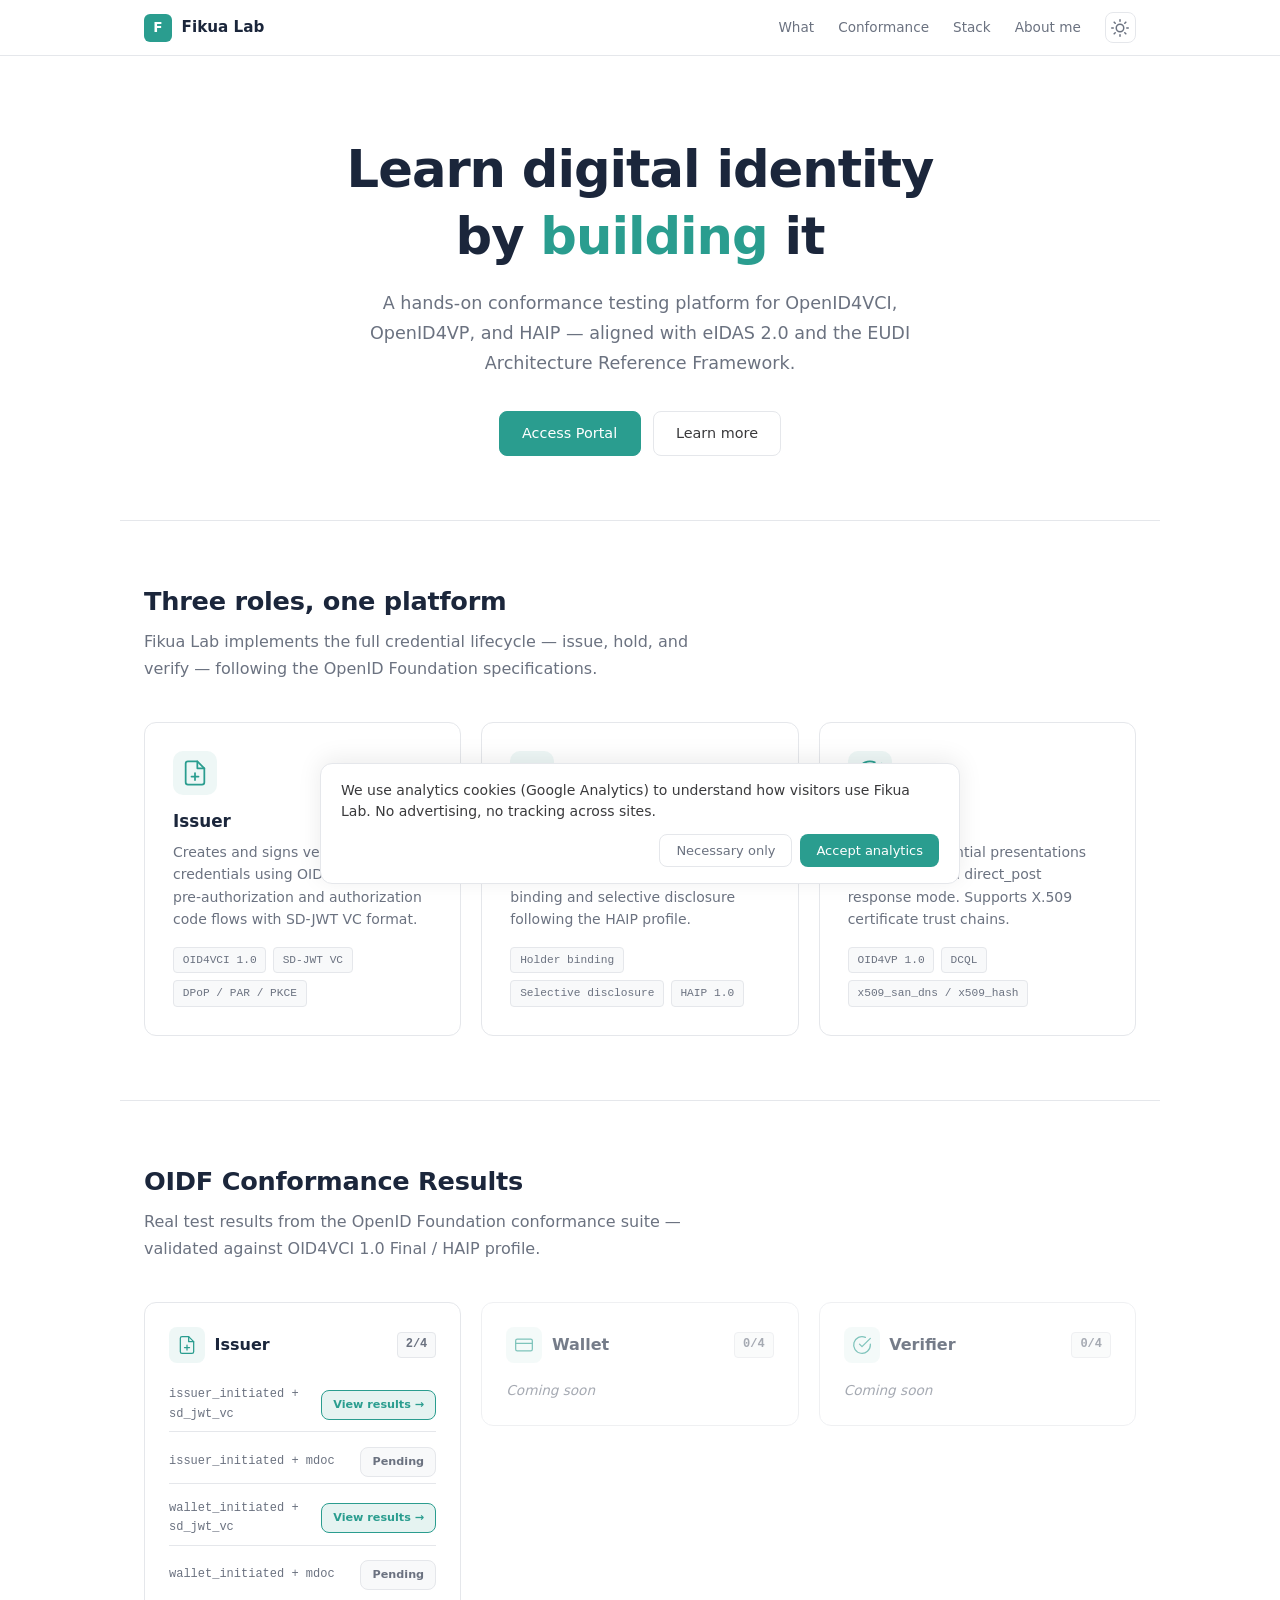
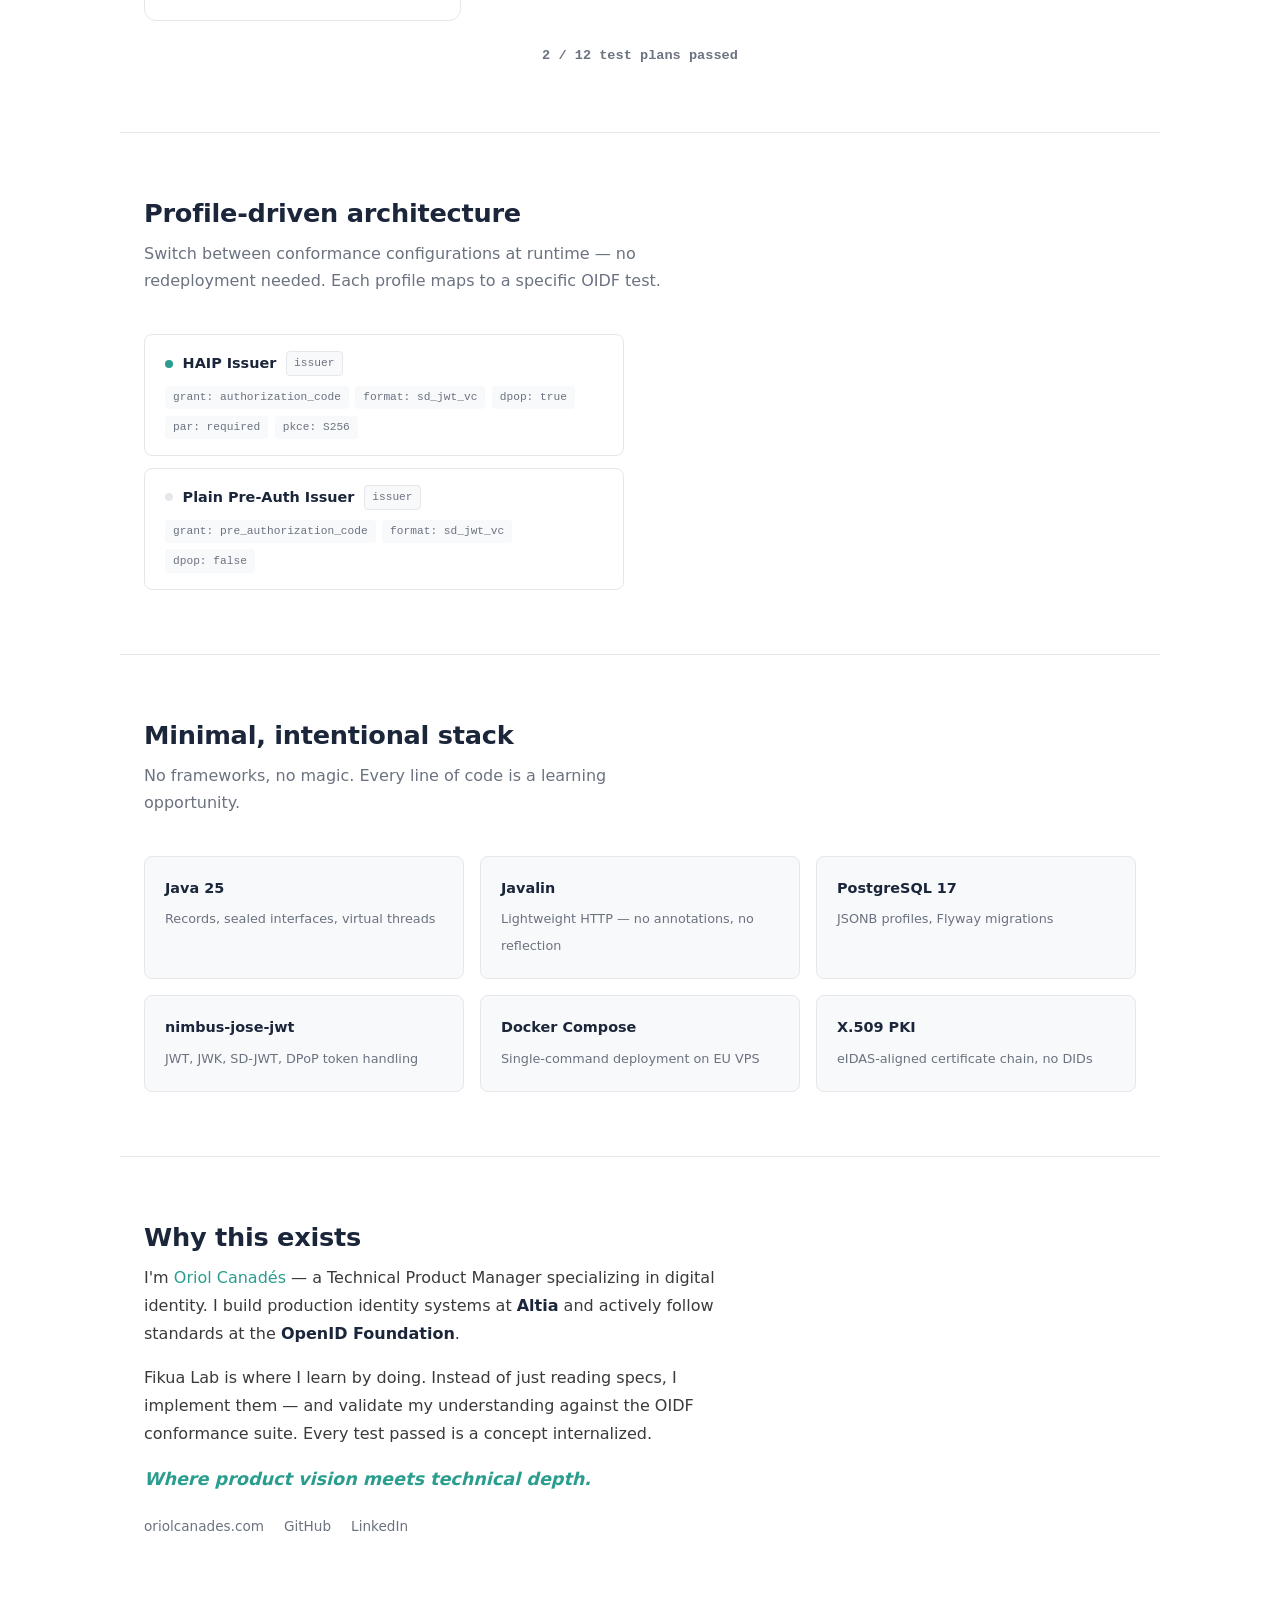
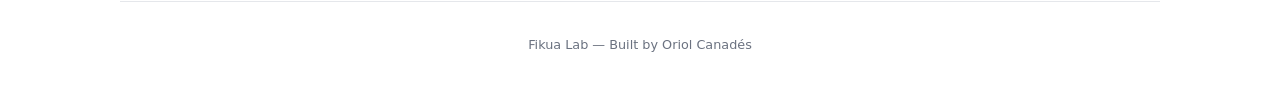
==== commit 80d93114: "feat(frontend): add wallet_initiated sd_jwt_vc OIDF conformance badge Co-Authored-By: Claude Opus 4." ====
--- a/index.html
+++ b/index.html
@@ -97,7 +97,7 @@
                             <svg width="20" height="20" viewBox="0 0 24 24" fill="none" stroke="currentColor" stroke-width="1.5" stroke-linecap="round" stroke-linejoin="round"><path d="M14 2H6a2 2 0 0 0-2 2v16a2 2 0 0 0 2 2h12a2 2 0 0 0 2-2V8z"/><polyline points="14 2 14 8 20 8"/><line x1="12" y1="18" x2="12" y2="12"/><line x1="9" y1="15" x2="15" y2="15"/></svg>
                         </div>
                         <h3>Issuer</h3>
-                        <span class="conf-card-count">1/4</span>
+                        <span class="conf-card-count">2/4</span>
                     </div>
                     <ul class="conf-config-list">
                         <li class="conf-config-item">
@@ -110,7 +110,7 @@
                         </li>
                         <li class="conf-config-item">
                             <span class="conf-config-name">wallet_initiated + sd_jwt_vc</span>
-                            <span class="conf-btn conf-btn-pending">Pending</span>
+                            <a href="https://demo.certification.openid.net/plan-detail.html?plan=zFVhDK42fpkue&amp;public=true" target="_blank" rel="noopener" class="conf-btn conf-btn-passed">View results &rarr;</a>
                         </li>
                         <li class="conf-config-item">
                             <span class="conf-config-name">wallet_initiated + mdoc</span>
@@ -139,7 +139,7 @@
                     <p class="conf-card-soon-text">Coming soon</p>
                 </div>
             </div>
-            <p class="conf-progress">1 / 12 test plans passed</p>
+            <p class="conf-progress">2 / 12 test plans passed</p>
         </section>
 
         <section class="profiles">
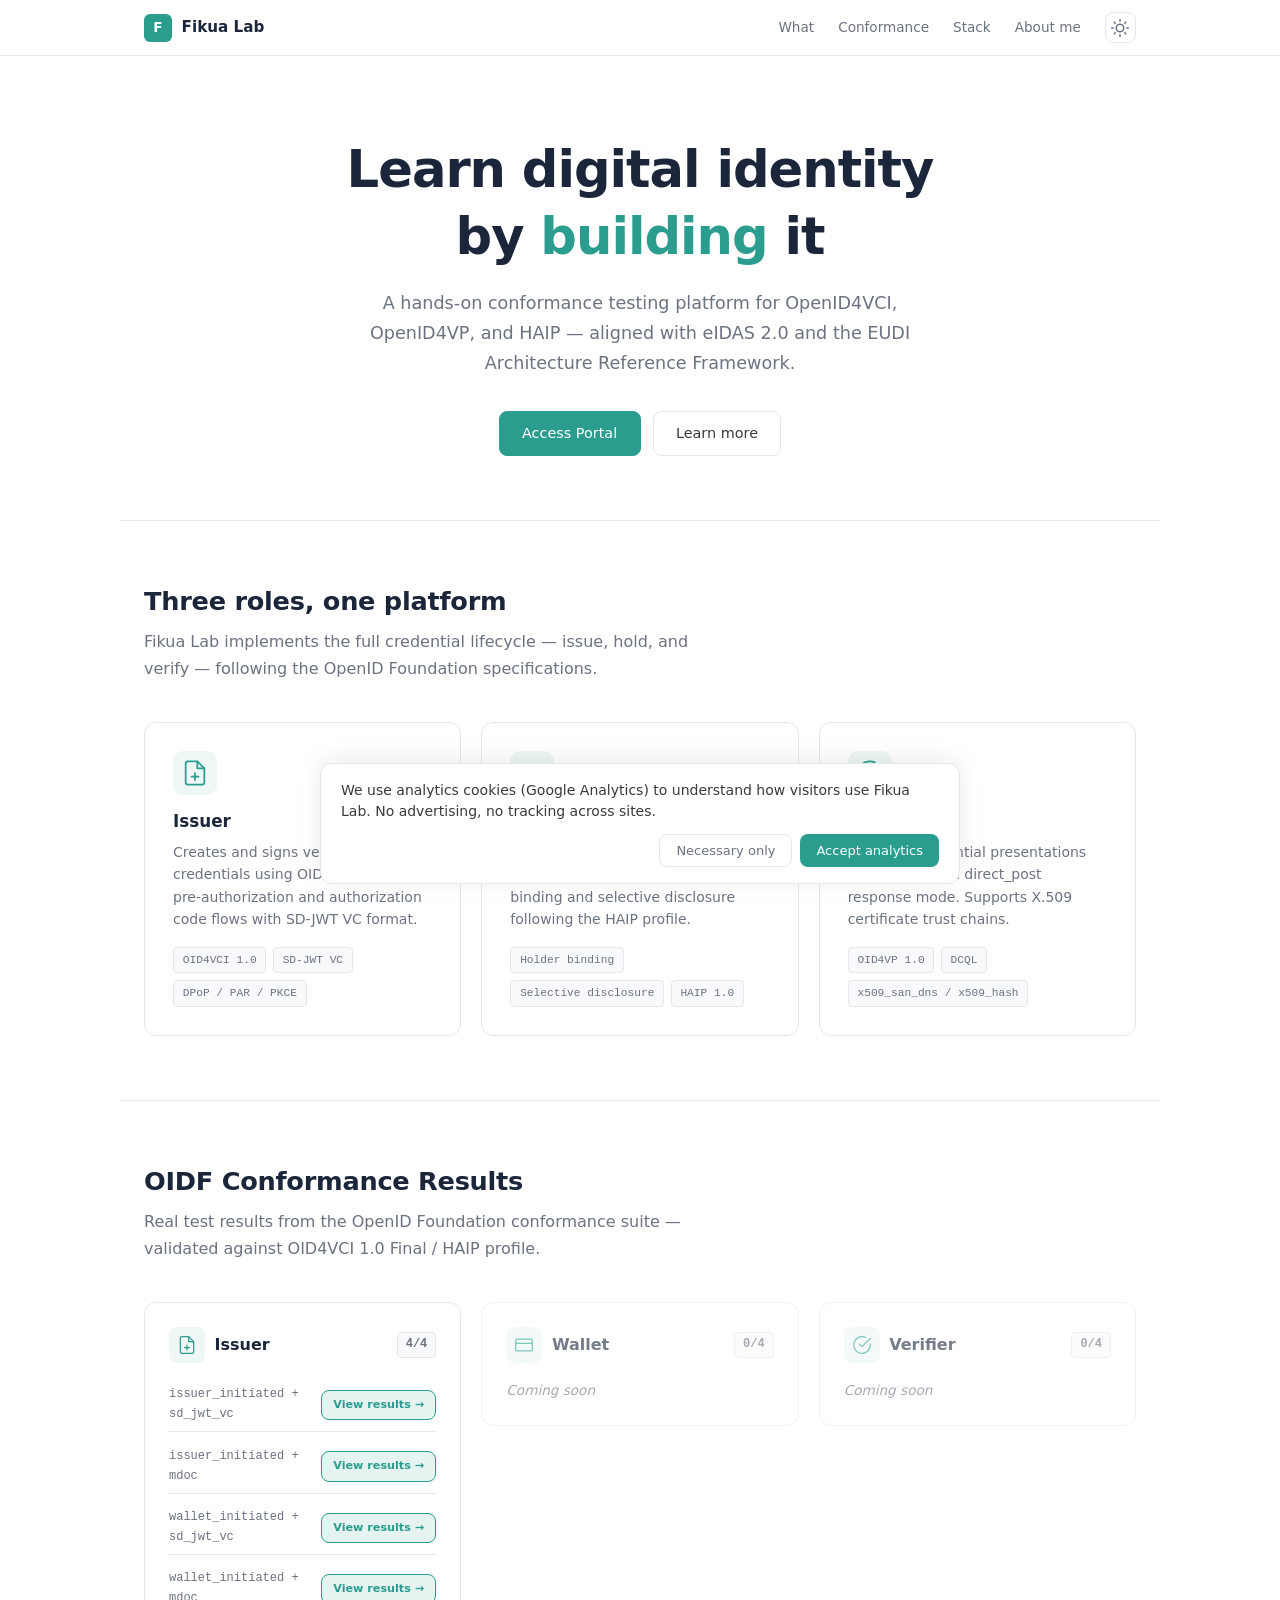
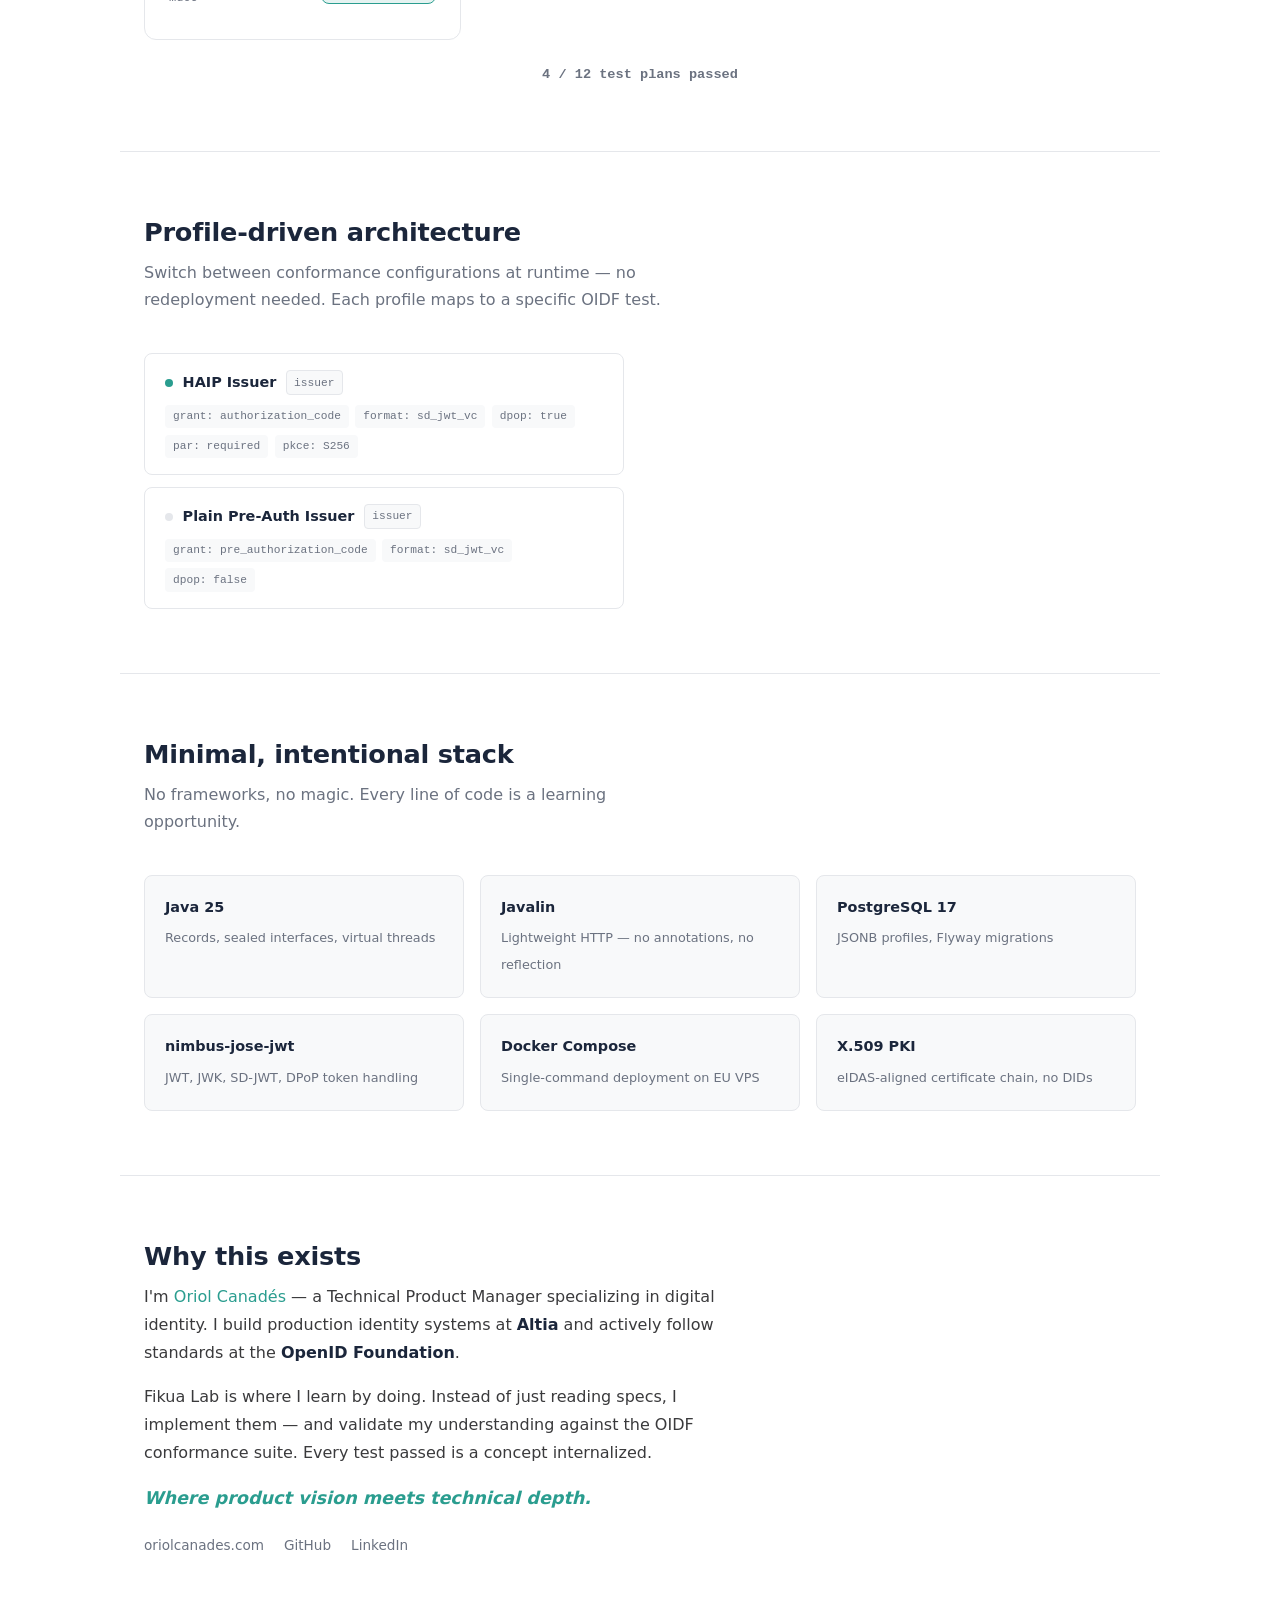
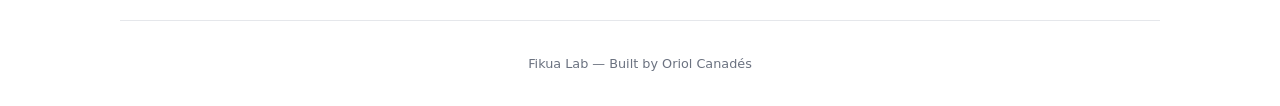
==== commit 5faab08f: "chore: update landing with 4/4 OIDF issuer conformance results All four issuer test plans now pass: " ====
--- a/index.html
+++ b/index.html
@@ -97,7 +97,7 @@
                             <svg width="20" height="20" viewBox="0 0 24 24" fill="none" stroke="currentColor" stroke-width="1.5" stroke-linecap="round" stroke-linejoin="round"><path d="M14 2H6a2 2 0 0 0-2 2v16a2 2 0 0 0 2 2h12a2 2 0 0 0 2-2V8z"/><polyline points="14 2 14 8 20 8"/><line x1="12" y1="18" x2="12" y2="12"/><line x1="9" y1="15" x2="15" y2="15"/></svg>
                         </div>
                         <h3>Issuer</h3>
-                        <span class="conf-card-count">2/4</span>
+                        <span class="conf-card-count">4/4</span>
                     </div>
                     <ul class="conf-config-list">
                         <li class="conf-config-item">
@@ -106,7 +106,7 @@
                         </li>
                         <li class="conf-config-item">
                             <span class="conf-config-name">issuer_initiated + mdoc</span>
-                            <span class="conf-btn conf-btn-pending">Pending</span>
+                            <a href="https://demo.certification.openid.net/plan-detail.html?plan=8g2HLzbbdph9W&amp;public=true" target="_blank" rel="noopener" class="conf-btn conf-btn-passed">View results &rarr;</a>
                         </li>
                         <li class="conf-config-item">
                             <span class="conf-config-name">wallet_initiated + sd_jwt_vc</span>
@@ -114,7 +114,7 @@
                         </li>
                         <li class="conf-config-item">
                             <span class="conf-config-name">wallet_initiated + mdoc</span>
-                            <span class="conf-btn conf-btn-pending">Pending</span>
+                            <a href="https://demo.certification.openid.net/plan-detail.html?plan=7bicMC1dmnbq8&amp;public=true" target="_blank" rel="noopener" class="conf-btn conf-btn-passed">View results &rarr;</a>
                         </li>
                     </ul>
                 </div>
@@ -139,7 +139,7 @@
                     <p class="conf-card-soon-text">Coming soon</p>
                 </div>
             </div>
-            <p class="conf-progress">2 / 12 test plans passed</p>
+            <p class="conf-progress">4 / 12 test plans passed</p>
         </section>
 
         <section class="profiles">
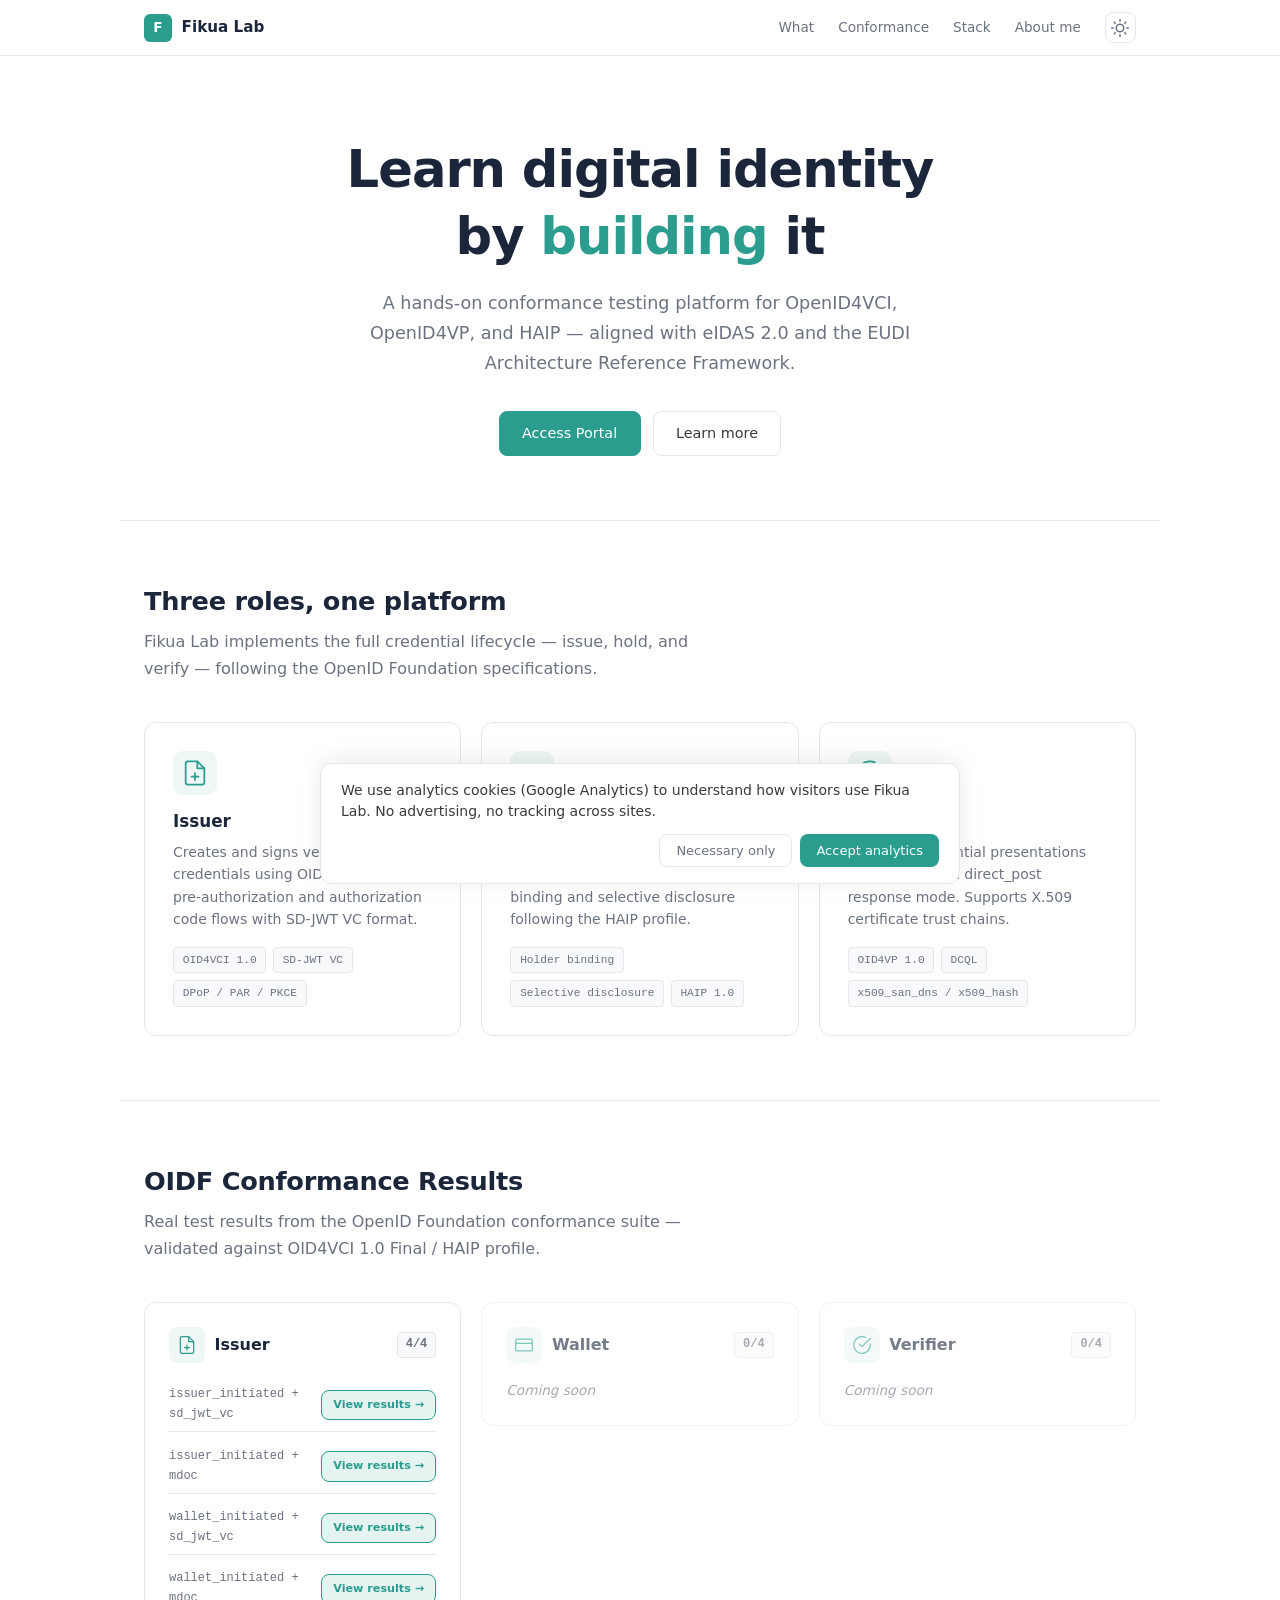
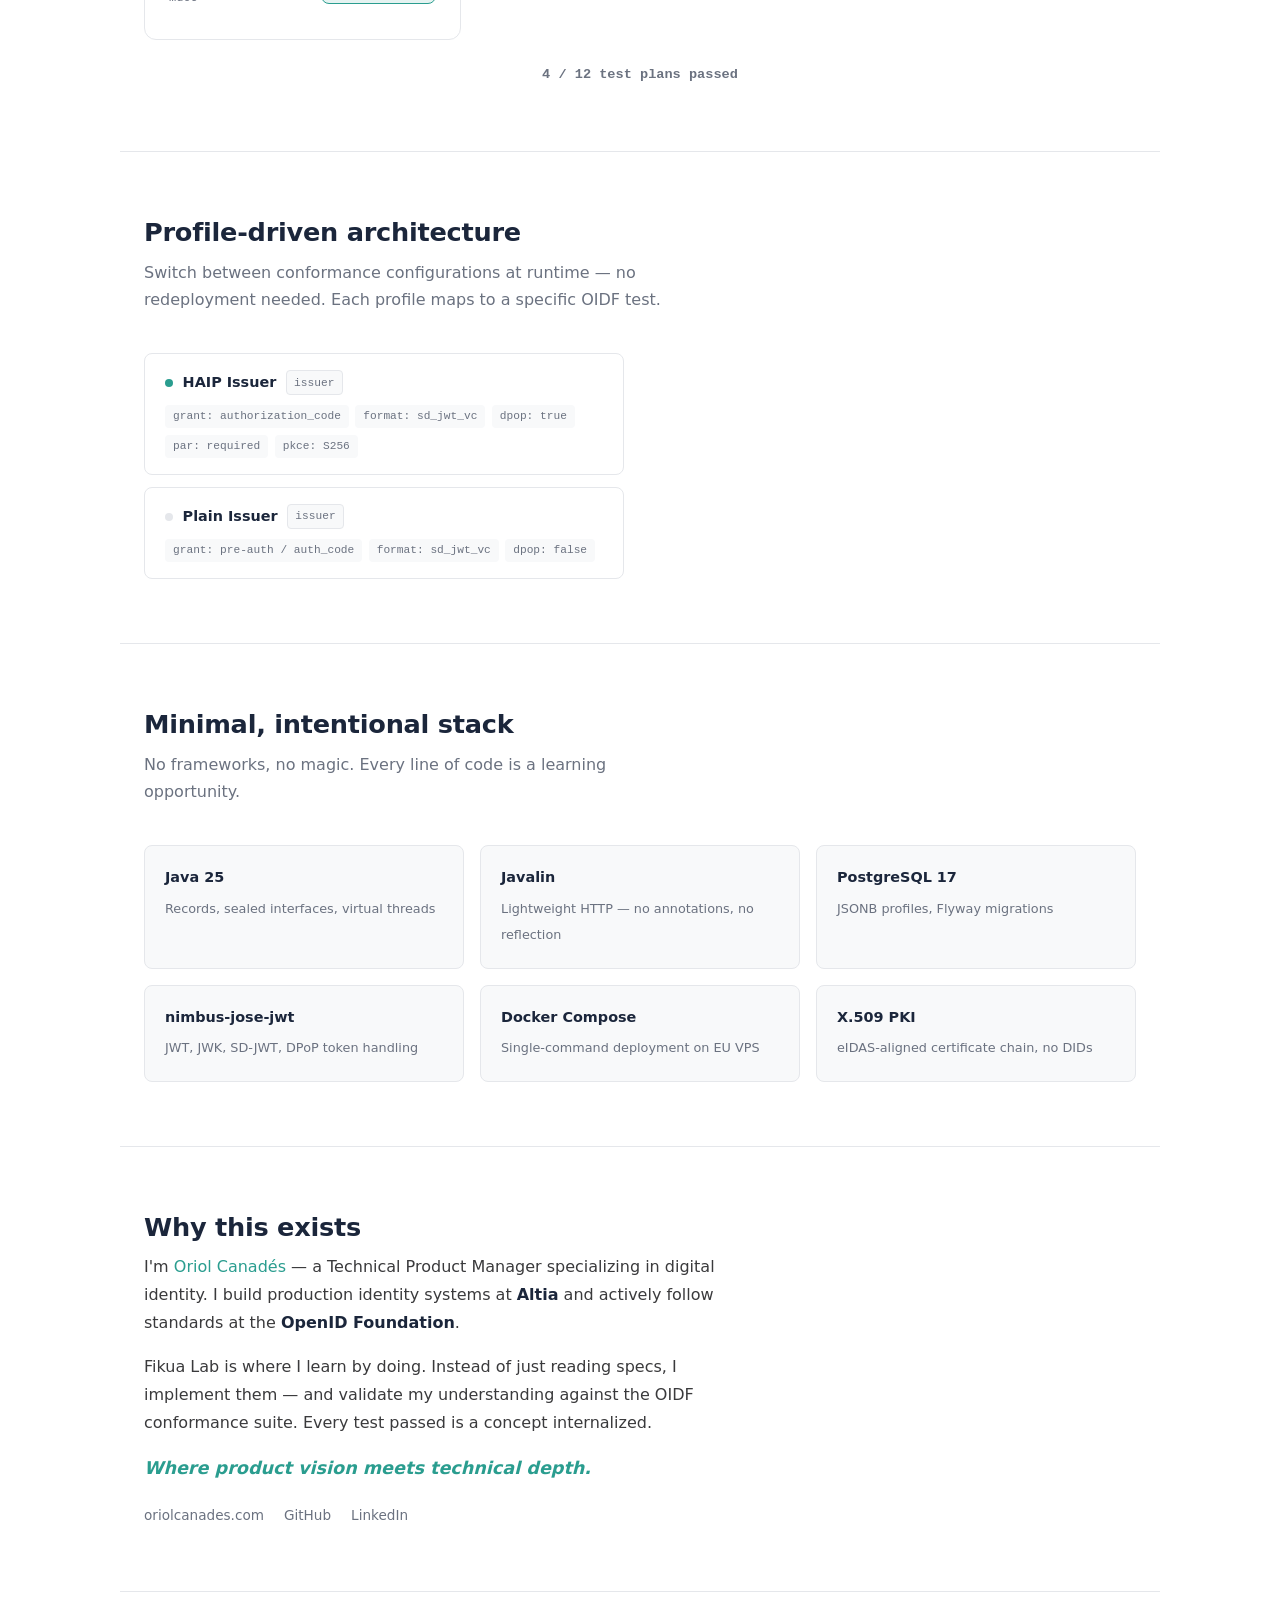
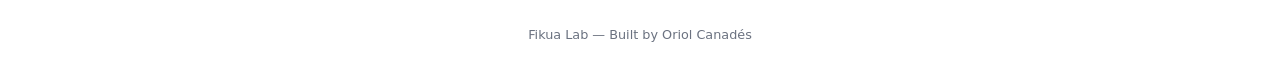
==== commit 988dc13e: "feat(issuer): add per-issuance grant type selector and unify Plain Issuer profile Add grant type rad" ====
--- a/index.html
+++ b/index.html
@@ -163,11 +163,11 @@
                 <div class="profile-example">
                     <div class="profile-header">
                         <span class="profile-dot"></span>
-                        <span class="profile-title">Plain Pre-Auth Issuer</span>
+                        <span class="profile-title">Plain Issuer</span>
                         <code class="profile-tag">issuer</code>
                     </div>
                     <div class="profile-config">
-                        <span>grant: pre_authorization_code</span>
+                        <span>grant: pre-auth / auth_code</span>
                         <span>format: sd_jwt_vc</span>
                         <span>dpop: false</span>
                     </div>
